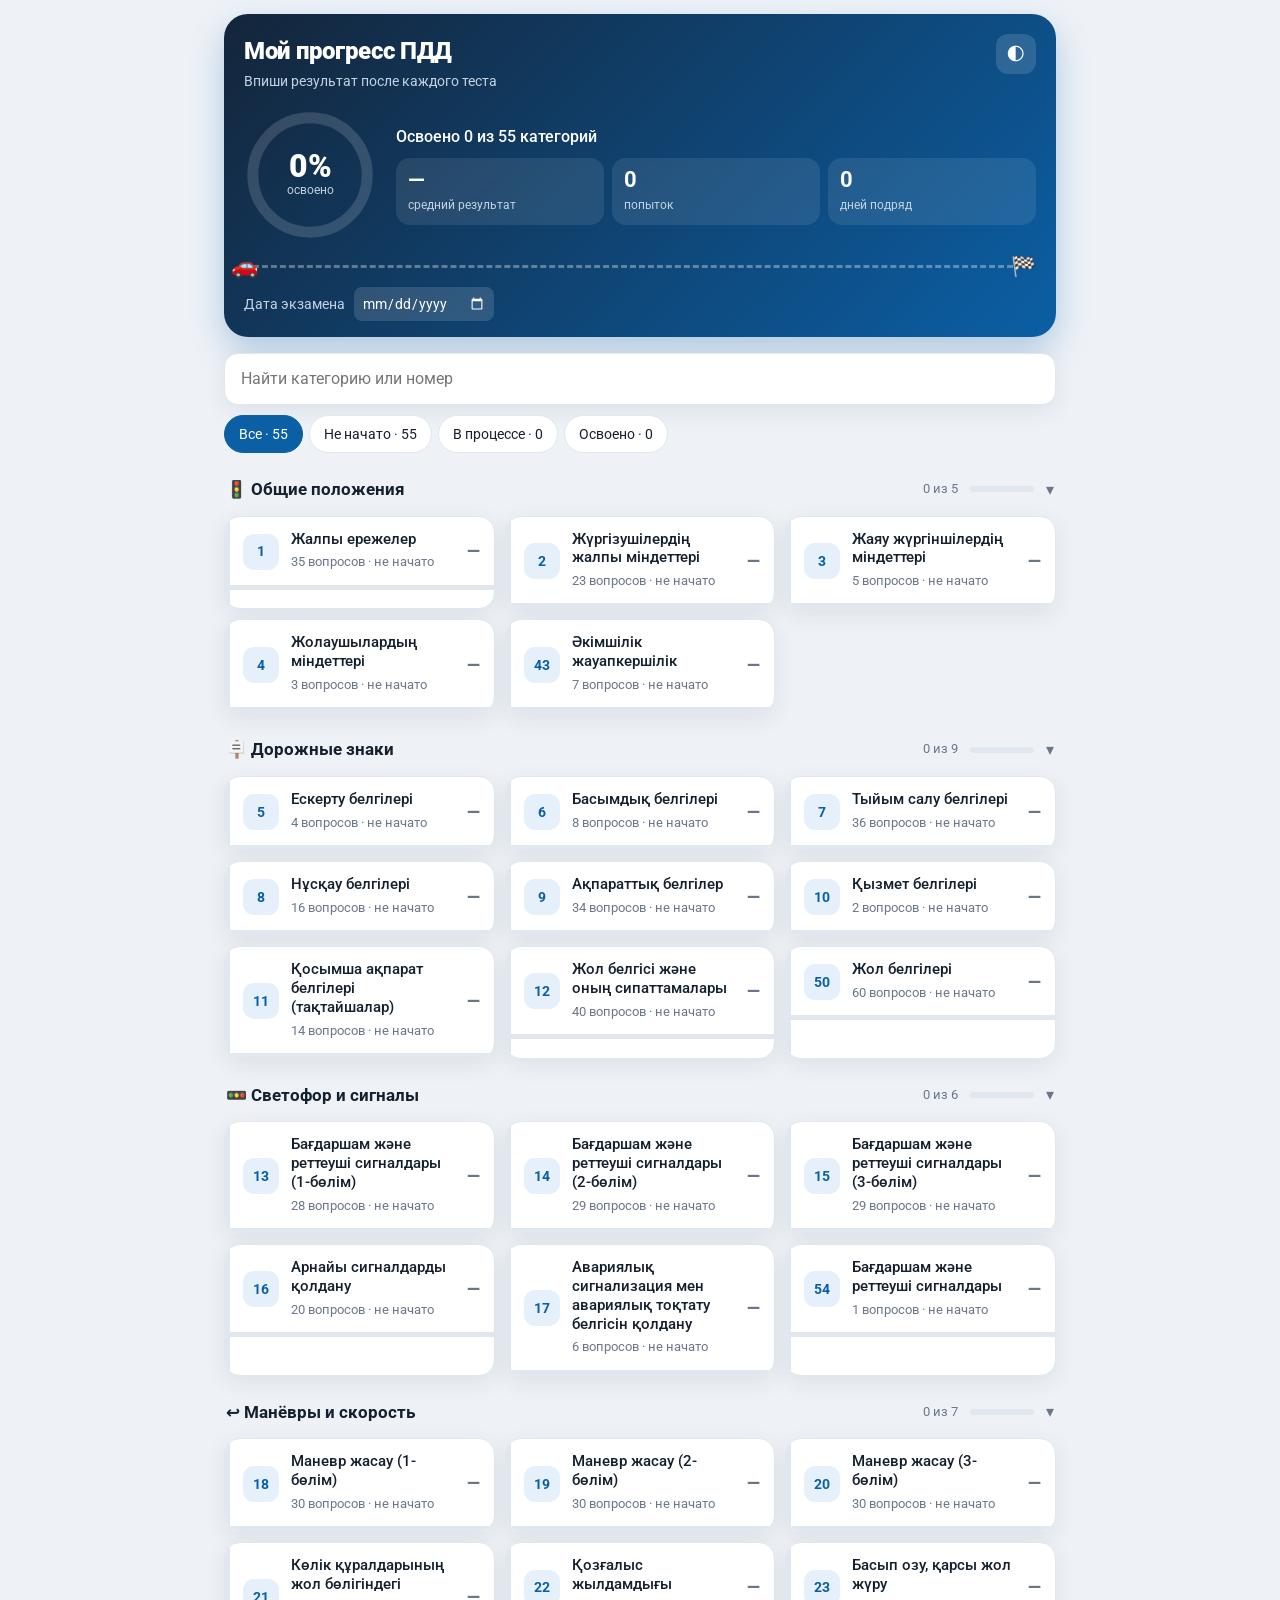
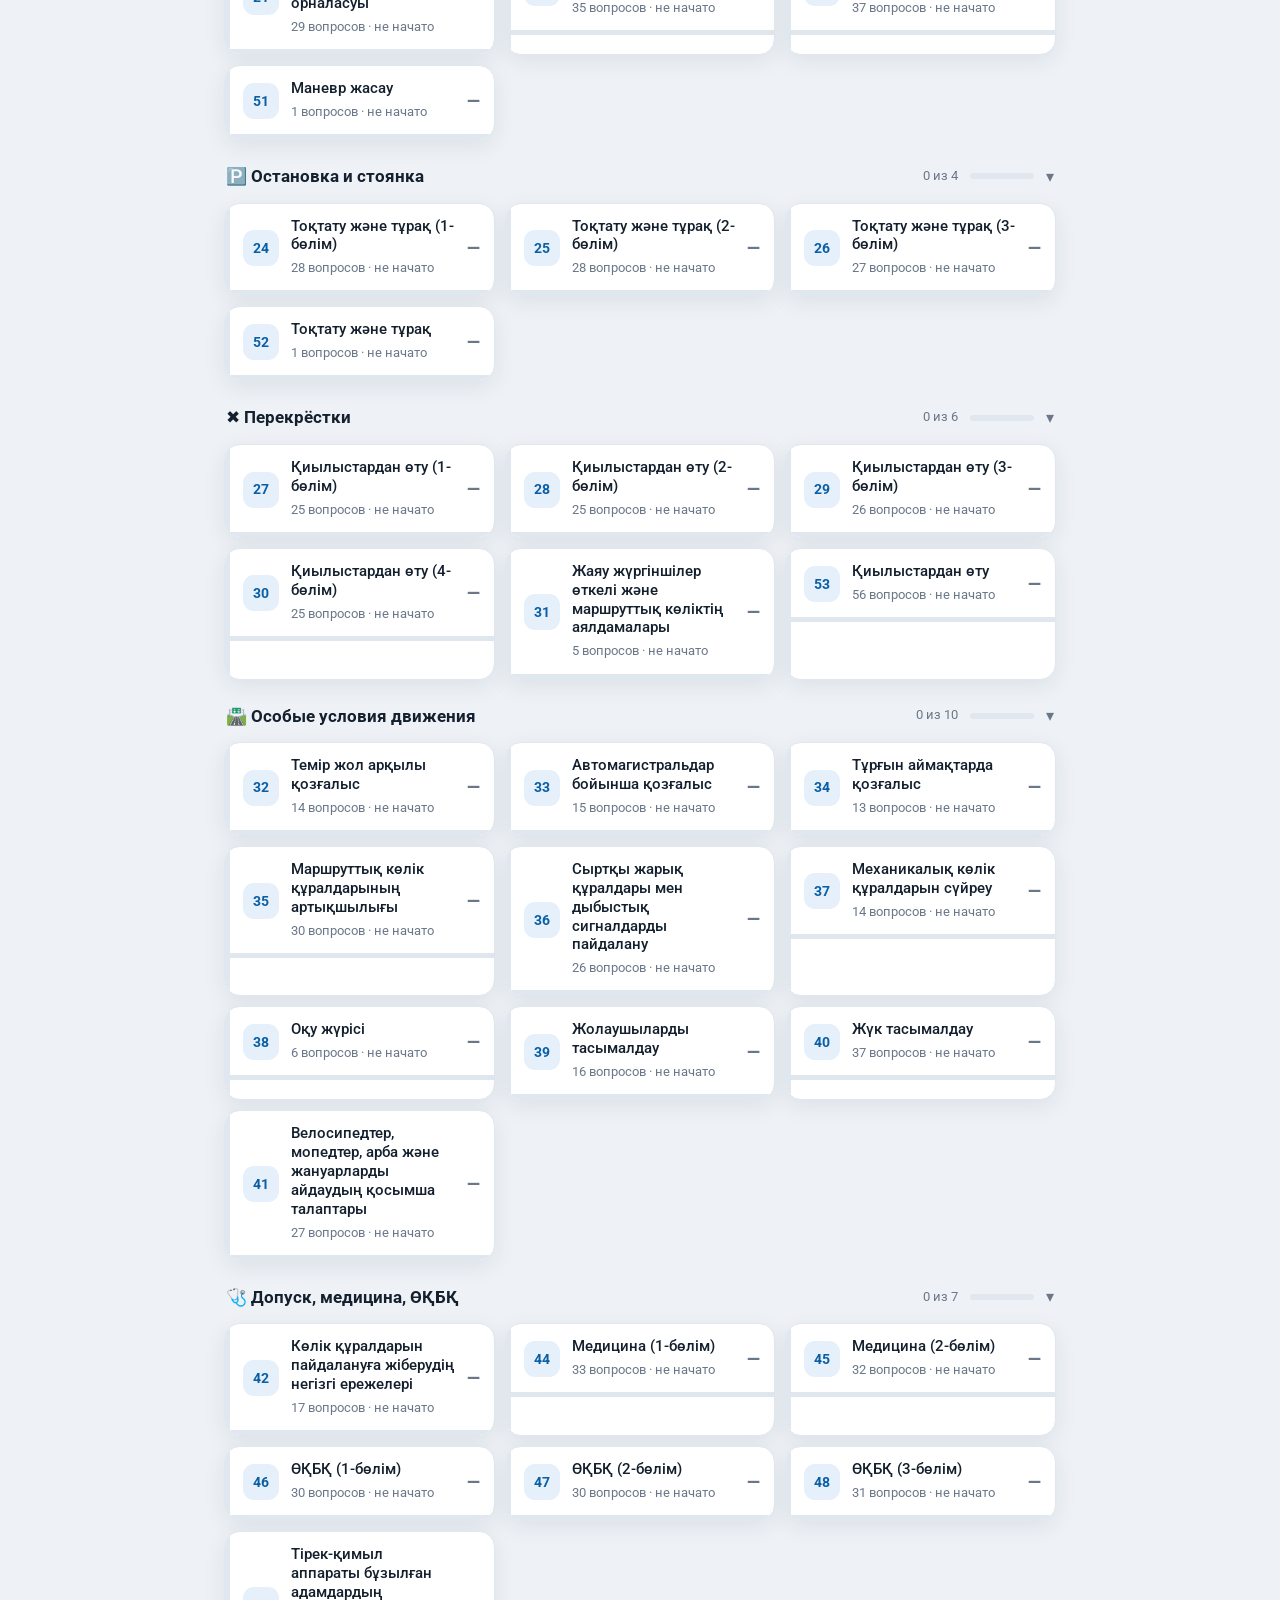
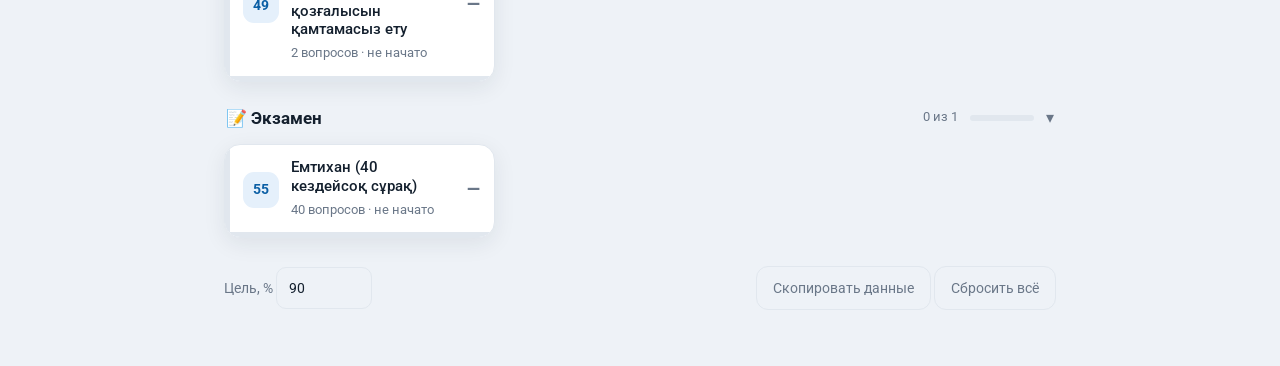
==== index.html @ 52ac0654 "Add files via upload" ====
<!DOCTYPE html>
<html lang="ru">
<head>
<meta charset="UTF-8">
<meta name="viewport" content="width=device-width, initial-scale=1, viewport-fit=cover">
<title>Мой прогресс ПДД</title>
<link rel="icon" href="data:image/svg+xml,<svg xmlns=%22http://www.w3.org/2000/svg%22 viewBox=%220 0 100 100%22><text y=%22.9em%22 font-size=%2290%22>🚗</text></svg>">
<link href="https://fonts.googleapis.com/css2?family=Roboto:wght@400;500;700;900&display=swap" rel="stylesheet">
<link rel="stylesheet" href="style.css">
</head>
<body>
<div class="wrap">
  <header class="hero">
    <div class="top">
      <div><h1>Мой прогресс ПДД</h1><p>Впиши результат после каждого теста</p></div>
      <button class="icon" id="theme" aria-label="Сменить тему">🌓</button>
    </div>
    <div class="main">
      <div class="ring">
        <svg viewBox="0 0 120 120" aria-hidden="true"><circle class="bg" cx="60" cy="60" r="52"/><circle class="fg" id="ringFg" cx="60" cy="60" r="52"/></svg>
        <div class="num"><b id="pctAll">0%</b><span>освоено</span></div>
      </div>
      <div class="side">
        <p class="sub" id="subAll"></p>
        <div class="stats">
          <div><b id="stAvg">—</b><span>средний результат</span></div>
          <div><b id="stAtt">0</b><span>попыток</span></div>
          <div><b id="stDays">0</b><span>дней подряд</span></div>
        </div>
      </div>
    </div>
    <div class="lane" aria-hidden="true"><i id="laneFill"></i><em id="laneCar">🚗</em><u>🏁</u></div>
    <div class="exam"><label>Дата экзамена <input type="date" id="examDate"></label><span id="examLeft"></span></div>
  </header>

  <section class="weak" id="weak" hidden>
    <h2>Что повторить сегодня</h2>
    <div id="weakList"></div>
  </section>

  <div class="tools">
    <input type="search" id="q" placeholder="Найти категорию или номер" aria-label="Поиск">
  </div>
  <div class="tabs" id="tabs"></div>
  <main id="groups"></main>

  <footer class="foot">
    <label>Цель, % <input type="number" id="target" min="50" max="100"></label>
    <span><button class="btn ghost" id="exp">Скопировать данные</button> <button class="btn ghost" id="reset">Сбросить всё</button></span>
  </footer>
</div>
<div class="toast" id="toast" role="status"></div>
<script src="app.js"></script>
</body>
</html>
---- style.css ----
:root{
  --bg:#eef2f7;--card:#fff;--ink:#14202e;--mute:#6a7788;--line:#e1e7ee;
  --blue:#0b5fa5;--blue2:#2c8de0;--blue-s:#e5f0fb;--yel:#f6b800;
  --grn:#16a05a;--grn-s:#e0f6ea;--org:#e07b24;--org-s:#fdeedd;
  --hero1:#14253a;--hero2:#0b5fa5;--shadow:0 6px 22px rgba(20,32,46,.08);
  --r:16px;color-scheme:light;
  box-sizing:border-box;padding-top:env(safe-area-inset-top,0px);padding-bottom:env(safe-area-inset-bottom,0px);
}
@media (prefers-color-scheme:dark){:root:not([data-theme="light"]){
  --bg:#0f1419;--card:#18202a;--ink:#edf1f5;--mute:#93a0af;--line:#27313d;--blue:#58a8ef;--blue2:#58a8ef;--blue-s:#1a2d42;
  --grn:#41c47b;--grn-s:#15301f;--org:#f2a35e;--org-s:#34251a;--hero1:#0a1018;--hero2:#123b63;--shadow:none;color-scheme:dark}}
:root[data-theme="dark"]{
  --bg:#0f1419;--card:#18202a;--ink:#edf1f5;--mute:#93a0af;--line:#27313d;--blue:#58a8ef;--blue2:#58a8ef;--blue-s:#1a2d42;
  --grn:#41c47b;--grn-s:#15301f;--org:#f2a35e;--org-s:#34251a;--hero1:#0a1018;--hero2:#123b63;--shadow:none;color-scheme:dark}
*{box-sizing:border-box}
html{scroll-padding-top:env(safe-area-inset-top,0px)}
body{margin:0;background:var(--bg);color:var(--ink);font:400 16px/1.45 Roboto,system-ui,-apple-system,"Segoe UI",Arial,sans-serif;transition:background .3s}
.wrap{max-width:860px;margin:0 auto;padding:14px 14px 56px}
button{font:inherit;cursor:pointer}
:focus-visible{outline:3px solid var(--yel);outline-offset:2px}

/* hero */
.hero{background:linear-gradient(135deg,var(--hero1),var(--hero2));color:#fff;border-radius:24px;padding:20px 20px 16px;box-shadow:0 14px 34px rgba(11,95,165,.28)}
.top{display:flex;justify-content:space-between;align-items:flex-start;gap:12px}
.hero h1{margin:0;font-size:24px;font-weight:900;letter-spacing:-.3px}
.hero p{margin:2px 0 0;color:#c4d3e3;font-size:14px}
.icon{width:40px;height:40px;border-radius:12px;border:0;background:#ffffff22;color:#fff;font-size:18px}
.main{display:flex;gap:20px;align-items:center;margin:18px 0 10px;flex-wrap:wrap}
.ring{position:relative;width:132px;height:132px;flex:none}
.ring svg{width:100%;height:100%;transform:rotate(-90deg)}
.ring circle{fill:none;stroke-width:10;stroke-linecap:round}
.ring .bg{stroke:#ffffff26}
.ring .fg{stroke:var(--yel);stroke-dasharray:326.7;stroke-dashoffset:326.7;transition:stroke-dashoffset 1s cubic-bezier(.2,.8,.2,1)}
.num{position:absolute;inset:0;display:grid;place-content:center;text-align:center}
.num b{font-size:32px;font-weight:900;line-height:1}
.num span{font-size:12px;color:#c4d3e3}
.side{flex:1;min-width:230px}
.sub{margin:0 0 10px!important;font-size:16px!important;color:#fff!important;font-weight:500}
.stats{display:grid;grid-template-columns:repeat(3,1fr);gap:8px}
.stats div{background:#ffffff18;border-radius:14px;padding:10px 12px;backdrop-filter:blur(4px)}
.stats b{display:block;font-size:22px;font-weight:700;line-height:1.1}
.stats span{font-size:12px;color:#c4d3e3}
.lane{position:relative;height:30px;margin:8px 14px 6px 0}
.lane::before{content:"";position:absolute;left:0;right:0;top:14px;border-top:3px dashed #ffffff55}
.lane i{position:absolute;left:0;top:14px;height:3px;background:var(--yel);transition:width 1s cubic-bezier(.2,.8,.2,1)}
.lane em{position:absolute;top:0;font-style:normal;font-size:22px;line-height:30px;transform:translateX(-50%);transition:left 1s cubic-bezier(.2,.8,.2,1)}
.lane u{position:absolute;right:-14px;top:0;text-decoration:none;font-size:20px;line-height:30px}
.exam{display:flex;gap:12px;align-items:center;flex-wrap:wrap;font-size:14px;color:#c4d3e3;margin-top:4px}
.exam input{margin-left:6px;padding:6px 8px;border-radius:8px;border:0;background:#ffffff22;color:#fff;font:inherit;color-scheme:dark}
.exam #examLeft{color:var(--yel);font-weight:700}

/* weak */
.weak{margin:16px 0 4px;background:var(--org-s);border-radius:var(--r);padding:14px 16px}
.weak h2{margin:0 0 8px;font-size:16px;color:var(--org)}
.weak button{display:flex;justify-content:space-between;gap:10px;width:100%;padding:9px 0;background:none;border:0;border-top:1px dashed var(--line);color:var(--ink);text-align:left;font-size:14px}
.weak button:first-child{border-top:0}
.weak b{color:var(--org);flex:none}

/* tools */
.tools{margin:16px 0 10px}
.tools input{width:100%;padding:13px 16px;border-radius:14px;border:1px solid var(--line);background:var(--card);color:var(--ink);font:inherit;box-shadow:var(--shadow)}
.tabs{display:flex;gap:6px;flex-wrap:wrap;margin-bottom:6px}
.tab{padding:8px 14px;border-radius:999px;border:1px solid var(--line);background:var(--card);color:var(--ink);font-size:14px}
.tab[aria-pressed=true]{background:var(--blue);border-color:var(--blue);color:#fff}

/* groups */
.group{margin-top:18px}
.ghead{display:flex;align-items:center;gap:12px;width:100%;background:none;border:0;padding:6px 2px;color:var(--ink);text-align:left}
.ghead h3{margin:0;font-size:17px;font-weight:700;flex:1}
.ghead small{color:var(--mute);font-size:13px;white-space:nowrap}
.gbar{width:64px;height:6px;border-radius:9px;background:var(--line);overflow:hidden}
.gbar i{display:block;height:100%;background:var(--grn);border-radius:9px}
.chev{transition:transform .2s;color:var(--mute)}
.group.shut .chev{transform:rotate(-90deg)}
.group.shut .grid{display:none}
.grid{display:grid;grid-template-columns:repeat(auto-fill,minmax(250px,1fr));gap:10px;margin-top:8px}

/* card */
.item{background:var(--card);border-radius:var(--r);box-shadow:var(--shadow);border:1px solid var(--line);overflow:hidden;position:relative;transition:transform .15s}
.item::before{content:"";position:absolute;left:0;top:0;bottom:0;width:5px;background:var(--line)}
.item.done::before{background:var(--grn)}.item.prog::before{background:var(--org)}
.item.open{grid-column:1/-1}
.head{display:flex;gap:12px;align-items:center;width:100%;padding:14px 14px 12px 18px;background:none;border:0;color:inherit;text-align:left}
.no{flex:none;width:36px;height:36px;border-radius:11px;background:var(--blue-s);color:var(--blue);display:grid;place-items:center;font-weight:700;font-size:14px}
.done .no{background:var(--grn-s);color:var(--grn)}.prog .no{background:var(--org-s);color:var(--org)}
.tx{flex:1;min-width:0}.tx b{display:block;font-weight:500;font-size:14.5px;line-height:1.3}
.tx small{color:var(--mute);font-size:12.5px}
.pct{flex:none;font-weight:900;font-size:17px;color:var(--mute)}
.done .pct{color:var(--grn)}.prog .pct{color:var(--org)}
.bar{height:5px;background:var(--line);margin-left:5px}
.bar i{display:block;height:100%;background:var(--org);transition:width .5s}.done .bar i{background:var(--grn)}
.panel{display:none;padding:14px 16px 16px 20px;border-top:1px solid var(--line)}
.item.open .panel{display:block;animation:pop .2s}
@keyframes pop{from{opacity:0;transform:translateY(-4px)}to{opacity:1;transform:none}}
.row{display:flex;gap:10px;align-items:center;flex-wrap:wrap;font-size:14px}
.row input,.foot input{padding:10px 12px;border-radius:10px;border:1px solid var(--line);background:var(--bg);color:var(--ink);font:inherit;width:96px}
.btn{padding:11px 16px;border-radius:12px;border:0;background:var(--blue);color:#fff;font-weight:700}
.ghost{background:none;border:1px solid var(--line);color:var(--mute);font-weight:400}
.hist{margin:12px 0 0;padding:0;list-style:none;font-size:14px;color:var(--mute)}
.hist li{display:flex;justify-content:space-between;padding:6px 0;border-bottom:1px dashed var(--line)}
.hist b{color:var(--ink)}
.empty{text-align:center;color:var(--mute);padding:40px 10px}
.foot{display:flex;gap:10px;flex-wrap:wrap;justify-content:space-between;align-items:center;margin-top:28px;color:var(--mute);font-size:14px}
.toast{position:fixed;left:50%;bottom:calc(20px + env(safe-area-inset-bottom,0px));transform:translate(-50%,30px);background:var(--ink);color:var(--bg);padding:11px 18px;border-radius:999px;font-size:14px;opacity:0;pointer-events:none;transition:.3s;max-width:90vw}
.toast.on{opacity:1;transform:translate(-50%,0)}
@media (max-width:520px){.hero{padding:16px}.main{justify-content:center}.grid{grid-template-columns:1fr}}
@media (prefers-reduced-motion:reduce){*{transition:none!important;animation:none!important}}
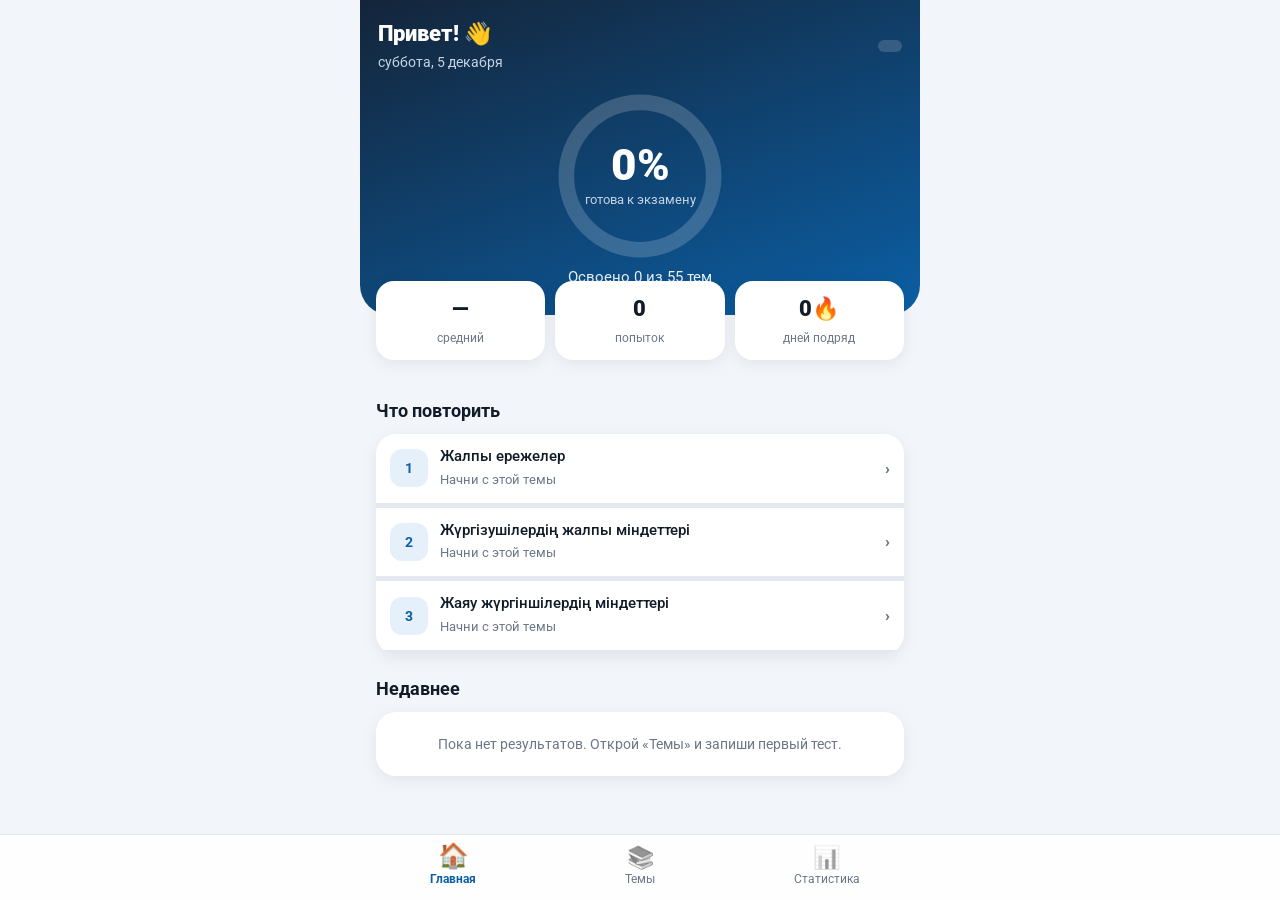
==== commit 93ba0e41: "Update index.html" ====
--- a/index.html
+++ b/index.html
@@ -1,55 +1,1297 @@
 <!DOCTYPE html>
 <html lang="ru">
 <head>
-<meta charset="UTF-8">
-<meta name="viewport" content="width=device-width, initial-scale=1, viewport-fit=cover">
-<title>Мой прогресс ПДД</title>
-<link rel="icon" href="data:image/svg+xml,<svg xmlns=%22http://www.w3.org/2000/svg%22 viewBox=%220 0 100 100%22><text y=%22.9em%22 font-size=%2290%22>🚗</text></svg>">
-<link href="https://fonts.googleapis.com/css2?family=Roboto:wght@400;500;700;900&display=swap" rel="stylesheet">
-<link rel="stylesheet" href="style.css">
+    <meta charset="UTF-8">
+    <meta name="viewport" content="width=device-width, initial-scale=1, viewport-fit=cover">
+    <meta name="mobile-web-app-capable" content="yes">
+    <meta name="apple-mobile-web-app-capable" content="yes">
+    <meta name="apple-mobile-web-app-status-bar-style" content="black-translucent">
+    <meta name="apple-mobile-web-app-title" content="ПДД">
+    <meta name="theme-color" content="#0b5fa5">
+    <title>ПДД Прогресс</title>
+    <link rel="icon" href="data:image/svg+xml,<svg xmlns=%22http://www.w3.org/2000/svg%22 viewBox=%220 0 100 100%22><text y=%22.9em%22 font-size=%2290%22>🚗</text></svg>">
+    <link href="https://fonts.googleapis.com/css2?family=Roboto:wght@400;500;700;900&display=swap" rel="stylesheet">
+    <style>
+    :root {
+        --bg: #f2f5f9;
+        --card: #fff;
+        --ink: #121c29;
+        --mute: #6b7787;
+        --line: #e4e9f0;
+        --blue: #0b5fa5;
+        --blue-s: #e5f0fb;
+        --yel: #f6b800;
+        --grn: #16a05a;
+        --grn-s: #e0f6ea;
+        --org: #e07b24;
+        --org-s: #fdeedd;
+        --h1: #14253a;
+        --h2: #0b5fa5;
+        --bar: rgba(255, 255, 255, .9);
+        --sh: 0 4px 16px rgba(18, 28, 41, .07);
+        color-scheme: light
+    }
+
+    @media (prefers-color-scheme: dark) {
+        :root:not([data-theme="light"]) {
+            --bg: #0d1218;
+            --card: #171f29;
+            --ink: #edf1f5;
+            --mute: #92a0b0;
+            --line: #26303c;
+            --blue: #58a8ef;
+            --blue-s: #1a2d42;
+            --grn: #41c47b;
+            --grn-s: #15301f;
+            --org: #f2a35e;
+            --org-s: #34251a;
+            --h1: #0a1018;
+            --h2: #123b63;
+            --bar: rgba(23, 31, 41, .92);
+            --sh: none;
+            color-scheme: dark
+        }
+    }
+
+    :root[data-theme="dark"] {
+        --bg: #0d1218;
+        --card: #171f29;
+        --ink: #edf1f5;
+        --mute: #92a0b0;
+        --line: #26303c;
+        --blue: #58a8ef;
+        --blue-s: #1a2d42;
+        --grn: #41c47b;
+        --grn-s: #15301f;
+        --org: #f2a35e;
+        --org-s: #34251a;
+        --h1: #0a1018;
+        --h2: #123b63;
+        --bar: rgba(23, 31, 41, .92);
+        --sh: none;
+        color-scheme: dark
+    }
+
+    * {
+        box-sizing: border-box;
+        -webkit-tap-highlight-color: transparent
+    }
+
+    html {
+        height: 100%;
+        scroll-padding-top: env(safe-area-inset-top, 0px)
+    }
+
+    body {
+        margin: 0;
+        min-height: 100%;
+        background: var(--bg);
+        color: var(--ink);
+        font: 400 16px/1.45 Roboto, system-ui, -apple-system, "Segoe UI", Arial, sans-serif;
+        -webkit-user-select: none;
+        user-select: none;
+        overscroll-behavior-y: none
+    }
+
+    button {
+        font: inherit;
+        color: inherit;
+        cursor: pointer;
+        border: 0;
+        background: none
+    }
+
+    :focus-visible {
+        outline: 3px solid var(--yel);
+        outline-offset: 2px
+    }
+
+    .app {
+        max-width: 560px;
+        margin: 0 auto;
+        min-height: 100vh;
+        padding-bottom: calc(84px + env(safe-area-inset-bottom, 0px))
+    }
+
+    .screen {
+        display:none
+    }
+
+    .screen.on {
+        display: block;
+        animation: fade .25s
+    }
+
+    @keyframes fade {
+        from {
+            opacity: 0;
+            transform:translateY(6px)
+        }
+
+        to {
+            opacity: 1;
+            transform: none
+        }
+    }
+
+    .hero {
+        background: linear-gradient(160deg, var(--h1), var(--h2));
+        color: #fff;
+        padding: calc(18px + env(safe-area-inset-top, 0px)) 18px 26px;
+        border-radius: 0 0 30px 30px
+    }
+
+    .hrow {
+        display: flex;
+        justify-content: space-between;
+        align-items: center
+    }
+
+    .hero h1 {
+        margin: 0;
+        font-size: 22px;
+        font-weight:900
+    }
+
+    .hero small {
+        color: #c4d3e3;
+        font-size: 14px
+    }
+
+    .ring {
+        position: relative;
+        width: 170px;
+        height: 170px;
+        margin: 18px auto 6px
+    }
+
+    .ring svg {
+        width: 100%;
+        height: 100%;
+        transform: rotate(-90deg)
+    }
+
+    .ring circle {
+        fill: none;
+        stroke-width: 11;
+        stroke-linecap: round
+    }
+
+    .ring .bg {
+        stroke: rgba(255, 255, 255, .18)
+    }
+
+    .ring .fg {
+        stroke: var(--yel);
+        stroke-dasharray: 326.7;
+        stroke-dashoffset: 326.7;
+        transition: stroke-dashoffset 1s cubic-bezier(.2, .8, .2, 1)
+    }
+
+    .ring .n {
+        position: absolute;
+        inset: 0;
+        display: grid;
+        place-content: center;
+        text-align: center
+    }
+
+    .ring b {
+        font-size: 44px;
+        font-weight: 900;
+        line-height:1
+    }
+
+    .ring span {
+        font-size: 13px;
+        color: #c4d3e3;
+        margin-top: 4px
+    }
+
+    .sub {
+        text-align: center;
+        margin: 0;
+        color: #e6eef7;
+        font-size: 15px
+    }
+
+    .pill {
+        display: inline-flex;
+        gap: 6px;
+        align-items: center;
+        background: rgba(255, 255, 255, .16);
+        padding: 6px 12px;
+        border-radius: 99px;
+        font-size: 13px;
+        font-weight: 500
+    }
+
+    .pills {
+        display: flex;
+        gap: 8px;
+        justify-content: center;
+        margin-top: 14px;
+        flex-wrap: wrap
+    }
+
+    .pad {
+        padding: 16px 16px 0
+    }
+
+    .kpis {
+        display: grid;
+        grid-template-columns: repeat(3, 1fr);
+        gap: 10px;
+        margin-top: -34px;
+        padding: 0 16px;
+        position: relative
+    }
+
+    .kpi {
+        background: var(--card);
+        border-radius: 18px;
+        padding: 12px;
+        box-shadow: var(--sh);
+        text-align: center
+    }
+
+    .kpi b {
+        display: block;
+        font-size: 22px;
+        font-weight:900
+    }
+
+    .kpi span {
+        font-size: 12px;
+        color: var(--mute)
+    }
+
+    h2 {
+        font-size: 18px;
+        font-weight: 700;
+        margin: 22px 0 10px
+    }
+
+    .card {
+        background: var(--card);
+        border-radius: 20px;
+        box-shadow: var(--sh);
+        overflow: hidden
+    }
+
+    .row {
+        display: flex;
+        align-items: center;
+        gap: 12px;
+        width: 100%;
+        padding: 13px 14px;
+        text-align: left;
+        border-top: 1px solid var(--line)
+    }
+
+    .row:first-child {
+        border-top: 0
+    }
+
+    .row:active {
+        background: var(--blue-s)
+    }
+
+    .no {
+        flex: none;
+        width: 38px;
+        height: 38px;
+        border-radius: 12px;
+        background: var(--blue-s);
+        color: var(--blue);
+        display: grid;
+        place-items: center;
+        font-weight: 700;
+        font-size: 14px
+    }
+
+    .done .no {
+        background: var(--grn-s);
+        color:var(--grn)
+    }
+
+    .prog .no {
+        background: var(--org-s);
+        color: var(--org)
+    }
+
+    .tx {
+        flex: 1;
+        min-width:0
+    }
+
+    .tx b {
+        display: block;
+        font-weight: 500;
+        font-size: 15px;
+        line-height:1.3
+    }
+
+    .tx small {
+        color: var(--mute);
+        font-size: 12.5px
+    }
+
+    .pc {
+        flex: none;
+        font-weight: 900;
+        font-size: 16px;
+        color:var(--mute)
+    }
+
+    .done .pc {
+        color:var(--grn)
+    }
+
+    .prog .pc {
+        color: var(--org)
+    }
+
+    .mini {
+        height: 4px;
+        background:var(--line)
+    }
+
+    .mini i {
+        display: block;
+        height: 100%;
+        background: var(--org);
+        border-radius:4px
+    }
+
+    .done .mini i {
+        background: var(--grn)
+    }
+
+    .empty {
+        padding: 22px;
+        text-align: center;
+        color: var(--mute);
+        font-size: 14px
+    }
+
+    .search {
+        position: sticky;
+        top: 0;
+        z-index: 5;
+        background: var(--bg);
+        padding: calc(14px + env(safe-area-inset-top, 0px)) 16px 8px
+    }
+
+    .search h1 {
+        margin: 0 0 10px;
+        font-size: 26px;
+        font-weight: 900
+    }
+
+    .search input {
+        width: 100%;
+        padding: 13px 16px;
+        border-radius: 14px;
+        border: 1px solid var(--line);
+        background: var(--card);
+        color: var(--ink);
+        font: inherit;
+        font-size: 16px;
+        -webkit-user-select: text;
+        user-select: text
+    }
+
+    .chips {
+        display: flex;
+        gap: 8px;
+        overflow-x: auto;
+        padding-top: 10px;
+        scrollbar-width:none
+    }
+
+    .chips::-webkit-scrollbar {
+        display: none
+    }
+
+    .chip {
+        flex: none;
+        padding: 8px 14px;
+        border-radius: 99px;
+        background: var(--card);
+        border: 1px solid var(--line);
+        font-size: 14px
+    }
+
+    .chip[aria-pressed=true] {
+        background: var(--blue);
+        border-color: var(--blue);
+        color: #fff
+    }
+
+    .gt {
+        display: flex;
+        justify-content: space-between;
+        align-items: center;
+        margin: 20px 4px 8px;
+        font-weight: 700;
+        font-size: 16px
+    }
+
+    .gt small {
+        color: var(--mute);
+        font-weight: 400
+    }
+
+    .week {
+        display: flex;
+        gap: 8px;
+        align-items: flex-end;
+        height: 120px;
+        padding: 14px
+    }
+
+    .col {
+        flex: 1;
+        display: flex;
+        flex-direction: column;
+        align-items: center;
+        justify-content: flex-end;
+        height: 100%;
+        gap: 4px;
+        font-size: 12px;
+        color: var(--mute)
+    }
+
+    .col i {
+        width: 100%;
+        max-width: 30px;
+        border-radius: 8px 8px 4px 4px;
+        background: var(--blue);
+        min-height: 4px
+    }
+
+    .col.z i {
+        background: var(--line)
+    }
+
+    .set {
+        display: flex;
+        justify-content: space-between;
+        align-items: center;
+        padding: 14px;
+        border-top: 1px solid var(--line);
+        gap: 12px
+    }
+
+    .set:first-child {
+        border-top: 0
+    }
+
+    .set input[type=number], .set input[type=date] {
+        padding: 9px 10px;
+        border-radius: 10px;
+        border: 1px solid var(--line);
+        background: var(--bg);
+        color: var(--ink);
+        font: inherit;
+        font-size: 16px;
+        width: 130px;
+        -webkit-user-select: text;
+        user-select: text
+    }
+
+    .set input[type=number] {
+        width: 80px;
+        text-align: center
+    }
+
+    .btn {
+        padding: 14px 18px;
+        border-radius: 14px;
+        background: var(--blue);
+        color: #fff;
+        font-weight: 700;
+        width: 100%;
+        font-size: 16px
+    }
+
+    .ghost {
+        background: var(--blue-s);
+        color: var(--blue);
+        padding: 9px 14px;
+        border-radius: 12px;
+        font-weight: 500;
+        font-size: 14px;
+        width: auto
+    }
+
+    .danger {
+        color: #d33;
+        background: #d3333314
+    }
+
+    .tabbar {
+        position: fixed;
+        left: 0;
+        right: 0;
+        bottom: 0;
+        z-index: 20;
+        background: var(--bar);
+        backdrop-filter: blur(14px);
+        -webkit-backdrop-filter: blur(14px);
+        border-top: 1px solid var(--line);
+        padding: 6px 10px calc(6px + env(safe-area-inset-bottom, 0px))
+    }
+
+    .tabs {
+        max-width: 560px;
+        margin: 0 auto;
+        display: flex
+    }
+
+    .tb {
+        flex: 1;
+        display: flex;
+        flex-direction: column;
+        align-items: center;
+        gap: 2px;
+        padding: 6px 0;
+        font-size: 12px;
+        color: var(--mute);
+        border-radius: 12px
+    }
+
+    .tb span {
+        font-size: 22px;
+        line-height: 1;
+        filter: grayscale(1);
+        opacity: .7;
+        transition: .2s
+    }
+
+    .tb[aria-selected=true] {
+        color: var(--blue);
+        font-weight:700
+    }
+
+    .tb[aria-selected=true] span {
+        filter: none;
+        opacity: 1;
+        transform: translateY(-2px) scale(1.12)
+    }
+
+    .ov {
+        position: fixed;
+        inset: 0;
+        background: rgba(5, 10, 16, .5);
+        opacity: 0;
+        pointer-events: none;
+        transition: .25s;
+        z-index: 30
+    }
+
+    .ov.on {
+        opacity: 1;
+        pointer-events: auto
+    }
+
+    .sheet {
+        position: fixed;
+        left: 0;
+        right: 0;
+        bottom: 0;
+        z-index: 31;
+        background: var(--card);
+        border-radius: 28px 28px 0 0;
+        padding: 10px 18px calc(18px + env(safe-area-inset-bottom, 0px));
+        max-width: 560px;
+        margin: 0 auto;
+        transform: translateY(105%);
+        transition: transform .3s cubic-bezier(.2, .8, .2, 1);
+        max-height: 88vh;
+        overflow-y: auto
+    }
+
+    .sheet.on {
+        transform: none
+    }
+
+    .grab {
+        width: 42px;
+        height: 5px;
+        border-radius: 9px;
+        background: var(--line);
+        margin: 0 auto 14px;
+        display: block;
+        padding: 0
+    }
+
+    .sheet h3 {
+        margin: 0 0 2px;
+        font-size: 18px;
+        font-weight: 700;
+        line-height:1.3
+    }
+
+    .sheet p {
+        margin: 0;
+        color: var(--mute);
+        font-size: 14px
+    }
+
+    .step {
+        display: flex;
+        align-items: center;
+        justify-content: center;
+        gap: 18px;
+        margin: 18px 0 8px
+    }
+
+    .step button {
+        width: 56px;
+        height: 56px;
+        border-radius: 50%;
+        background: var(--blue-s);
+        color: var(--blue);
+        font-size: 28px;
+        font-weight: 700
+    }
+
+    .step input {
+        width: 110px;
+        text-align: center;
+        font-size: 44px;
+        font-weight: 900;
+        border: 0;
+        background: none;
+        color: var(--ink);
+        font-family: inherit;
+        -webkit-user-select: text;
+        user-select: text
+    }
+
+    .live {
+        text-align: center;
+        font-size: 15px;
+        font-weight: 700;
+        margin-bottom: 12px;
+        color:var(--org)
+    }
+
+    .live.ok {
+        color: var(--grn)
+    }
+
+    .qk {
+        display: flex;
+        gap: 8px;
+        justify-content: center;
+        margin-bottom: 16px;
+        flex-wrap: wrap
+    }
+
+    .hist {
+        list-style: none;
+        margin: 14px 0 0;
+        padding: 0;
+        font-size: 14px;
+        color: var(--mute)
+    }
+
+    .hist li {
+        display: flex;
+        justify-content: space-between;
+        padding: 7px 0;
+        border-bottom:1px dashed var(--line)
+    }
+
+    .hist b {
+        color: var(--ink)
+    }
+
+    .toast {
+        position: fixed;
+        left: 50%;
+        bottom: calc(92px + env(safe-area-inset-bottom, 0px));
+        transform: translate(-50%, 20px);
+        background: var(--ink);
+        color: var(--bg);
+        padding: 11px 18px;
+        border-radius: 99px;
+        font-size: 14px;
+        opacity: 0;
+        pointer-events: none;
+        transition: .3s;
+        z-index: 40;
+        max-width: 90vw;
+        text-align: center
+    }
+
+    .toast.on {
+        opacity: 1;
+        transform: translate(-50%, 0)
+    }
+
+    @media (prefers-reduced-motion: reduce) {
+        * {
+            transition: none !important;
+            animation: none !important
+        }
+    }
+    </style>
 </head>
 <body>
-<div class="wrap">
-  <header class="hero">
-    <div class="top">
-      <div><h1>Мой прогресс ПДД</h1><p>Впиши результат после каждого теста</p></div>
-      <button class="icon" id="theme" aria-label="Сменить тему">🌓</button>
+    <div class="app">
+        <section class="screen on" id="s-home">
+            <div class="hero">
+                <div class="hrow">
+                    <div>
+                        <h1>Привет! 👋</h1>
+                        <small id="greet"></small>
+                    </div>
+                    <div class="pill" id="examPill" hidden></div>
+                </div>
+                <div class="ring">
+                    <svg viewBox="0 0 120 120" aria-hidden="true">
+                        <circle class="bg" cx="60" cy="60" r="52"/>
+                        <circle class="fg" id="ringFg" cx="60" cy="60" r="52"/>
+                    </svg>
+                    <div class="n">
+                        <b id="pctAll">0%</b>
+                        <span>готова к экзамену</span>
+                    </div>
+                </div>
+                <p class="sub" id="subAll"></p>
+            </div>
+            <div class="kpis">
+                <div class="kpi">
+                    <b id="kAvg">—</b>
+                    <span>средний</span>
+                </div>
+                <div class="kpi">
+                    <b id="kAtt">0</b>
+                    <span>попыток</span>
+                </div>
+                <div class="kpi">
+                    <b id="kDays">0🔥</b>
+                    <span>дней подряд</span>
+                </div>
+            </div>
+            <div class="pad">
+                <h2>Что повторить</h2>
+                <div class="card" id="weak"></div>
+                <h2>Недавнее</h2>
+                <div class="card" id="recent"></div>
+            </div>
+        </section>
+
+        <section class="screen" id="s-topics">
+            <div class="search">
+                <h1>Темы</h1>
+                <input type="search" id="q" placeholder="Поиск по названию или номеру" aria-label="Поиск">
+                <div class="chips" id="chips"></div>
+            </div>
+            <div class="pad" id="groups"></div>
+        </section>
+
+        <section class="screen" id="s-stats">
+            <div class="search">
+                <h1>Статистика</h1>
+            </div>
+            <div class="pad" style="padding-top:0">
+                <h2 style="margin-top:6px">Попытки за неделю</h2>
+                <div class="card week" id="week"></div>
+                <h2>Настройки</h2>
+                <div class="card">
+                    <div class="set">
+                        <span>Цель для «освоено», %</span>
+                        <input type="number" id="target" min="50" max="100" inputmode="numeric">
+                    </div>
+                    <div class="set">
+                        <span>Дата экзамена</span>
+                        <input type="date" id="examDate">
+                    </div>
+                    <div class="set">
+                        <span>Тёмная тема</span>
+                        <button class="ghost" id="theme">Переключить</button>
+                    </div>
+                    <div class="set">
+                        <span>Список результатов</span>
+                        <button class="ghost" id="exp">Копировать</button>
+                    </div>
+                    <div class="set">
+                        <span>Весь прогресс</span>
+                        <button class="ghost danger" id="reset">Сбросить</button>
+                    </div>
+                </div>
+                <p class="empty">Данные хранятся в этом браузере. Чтобы поставить на экран телефона: меню браузера → «Добавить на главный экран».</p>
+            </div>
+        </section>
     </div>
-    <div class="main">
-      <div class="ring">
-        <svg viewBox="0 0 120 120" aria-hidden="true"><circle class="bg" cx="60" cy="60" r="52"/><circle class="fg" id="ringFg" cx="60" cy="60" r="52"/></svg>
-        <div class="num"><b id="pctAll">0%</b><span>освоено</span></div>
-      </div>
-      <div class="side">
-        <p class="sub" id="subAll"></p>
-        <div class="stats">
-          <div><b id="stAvg">—</b><span>средний результат</span></div>
-          <div><b id="stAtt">0</b><span>попыток</span></div>
-          <div><b id="stDays">0</b><span>дней подряд</span></div>
+
+    <nav class="tabbar">
+        <div class="tabs" role="tablist">
+            <button class="tb" role="tab" data-go="home" aria-selected="true">
+                <span>🏠</span>
+                Главная
+            </button>
+            <button class="tb" role="tab" data-go="topics" aria-selected="false">
+                <span>📚</span>
+                Темы
+            </button>
+            <button class="tb" role="tab" data-go="stats" aria-selected="false">
+                <span>📊</span>
+                Статистика
+            </button>
         </div>
-      </div>
+    </nav>
+
+    <div class="ov" id="ov"></div>
+    <div class="sheet" id="sheet" role="dialog" aria-modal="true" aria-labelledby="shT">
+        <button class="grab" id="grab" aria-label="Закрыть"></button>
+        <h3 id="shT"></h3>
+        <p id="shS"></p>
+        <div class="step">
+            <button id="minus" aria-label="Меньше">−</button>
+            <input id="val" type="number" inputmode="numeric" aria-label="Верных ответов">
+            <button id="plus" aria-label="Больше">+</button>
+        </div>
+        <div class="live" id="live"></div>
+        <div class="qk" id="qk"></div>
+        <button class="btn" id="save">Сохранить результат</button>
+        <ul class="hist" id="hist"></ul>
+        <button class="ghost" id="undo" style="margin-top:12px" hidden>Удалить последнюю попытку</button>
     </div>
-    <div class="lane" aria-hidden="true"><i id="laneFill"></i><em id="laneCar">🚗</em><u>🏁</u></div>
-    <div class="exam"><label>Дата экзамена <input type="date" id="examDate"></label><span id="examLeft"></span></div>
-  </header>
-
-  <section class="weak" id="weak" hidden>
-    <h2>Что повторить сегодня</h2>
-    <div id="weakList"></div>
-  </section>
-
-  <div class="tools">
-    <input type="search" id="q" placeholder="Найти категорию или номер" aria-label="Поиск">
-  </div>
-  <div class="tabs" id="tabs"></div>
-  <main id="groups"></main>
-
-  <footer class="foot">
-    <label>Цель, % <input type="number" id="target" min="50" max="100"></label>
-    <span><button class="btn ghost" id="exp">Скопировать данные</button> <button class="btn ghost" id="reset">Сбросить всё</button></span>
-  </footer>
-</div>
-<div class="toast" id="toast" role="status"></div>
-<script src="app.js"></script>
+    <div class="toast" id="toast" role="status"></div>
+
+    <script>
+    const RAW = `Жалпы ережелер|35
+Жүргізушілердің жалпы міндеттері|23
+Жаяу жүргіншілердің міндеттері|5
+Жолаушылардың міндеттері|3
+Ескерту белгілері|4
+Басымдық белгілері|8
+Тыйым салу белгілері|36
+Нұсқау белгілері|16
+Ақпараттық белгілер|34
+Қызмет белгілері|2
+Қосымша ақпарат белгілері (тақтайшалар)|14
+Жол белгісі және оның сипаттамалары|40
+Бағдаршам және реттеуші сигналдары (1-бөлім)|28
+Бағдаршам және реттеуші сигналдары (2-бөлім)|29
+Бағдаршам және реттеуші сигналдары (3-бөлім)|29
+Арнайы сигналдарды қолдану|20
+Авариялық сигнализация мен авариялық тоқтату белгісін қолдану|6
+Маневр жасау (1-бөлім)|30
+Маневр жасау (2-бөлім)|30
+Маневр жасау (3-бөлім)|30
+Көлік құралдарының жол бөлігіндегі орналасуы|29
+Қозғалыс жылдамдығы|35
+Басып озу, қарсы жол жүру|37
+Тоқтату және тұрақ (1-бөлім)|28
+Тоқтату және тұрақ (2-бөлім)|28
+Тоқтату және тұрақ (3-бөлім)|27
+Қиылыстардан өту (1-бөлім)|25
+Қиылыстардан өту (2-бөлім)|25
+Қиылыстардан өту (3-бөлім)|26
+Қиылыстардан өту (4-бөлім)|25
+Жаяу жүргіншілер өткелі және маршруттық көліктің аялдамалары|5
+Темір жол арқылы қозғалыс|14
+Автомагистральдар бойынша қозғалыс|15
+Тұрғын аймақтарда қозғалыс|13
+Маршруттық көлік құралдарының артықшылығы|30
+Сыртқы жарық құралдары мен дыбыстық сигналдарды пайдалану|26
+Механикалық көлік құралдарын сүйреу|14
+Оқу жүрісі|6
+Жолаушыларды тасымалдау|16
+Жүк тасымалдау|37
+Велосипедтер, мопедтер, арба және жануарларды айдаудың қосымша талаптары|27
+Көлік құралдарын пайдалануға жіберудің негізгі ережелері|17
+Әкімшілік жауапкершілік|7
+Медицина (1-бөлім)|33
+Медицина (2-бөлім)|32
+ӨҚБҚ (1-бөлім)|30
+ӨҚБҚ (2-бөлім)|30
+ӨҚБҚ (3-бөлім)|31
+Тірек-қимыл аппараты бұзылған адамдардың қозғалысын қамтамасыз ету|2
+Жол белгілері|60
+Маневр жасау|1
+Тоқтату және тұрақ|1
+Қиылыстардан өту|56
+Бағдаршам және реттеуші сигналдары|1
+Емтихан (40 кездейсоқ сұрақ)|40`
+
+
+
+
+
+
+
+
+
+
+
+
+
+
+
+
+
+
+
+
+
+
+
+
+
+
+
+
+
+
+
+
+
+
+
+
+
+
+
+
+
+
+
+
+
+
+
+
+
+
+
+
+
+    ;
+    const CATS = RAW.split("\n").map((s, i) => {
+        const [n, c] = s.split("|");
+        return {
+            id: i + 1,
+            name: n,
+            total: +c
+        }
+    });
+    const GROUPS = [["🚦 Общие положения", [1, 2, 3, 4, 43]], ["🪧 Дорожные знаки", [5, 6, 7, 8, 9, 10, 11, 12, 50]], ["🚥 Светофор и сигналы", [13, 14, 15, 16, 17, 54]], ["↩️ Манёвры и скорость", [18, 19, 20, 21, 22, 23, 51]], ["🅿️ Остановка и стоянка", [24, 25, 26, 52]], ["✖️ Перекрёстки", [27, 28, 29, 30, 31, 53]], ["🛣️ Особые условия", [32, 33, 34, 35, 36, 37, 38, 39, 40, 41]], ["🩺 Допуск, медицина, ӨҚБҚ", [42, 44, 45, 46, 47, 48, 49]], ["📝 Экзамен", [55]]];
+    const KEY = "pdd-progress-v1";
+    let S = {
+        target: 90,
+        exam: "",
+        att: {}
+    };
+    try {
+        const r = localStorage.getItem(KEY);
+        if (r)
+            S = Object.assign(S, JSON.parse(r))
+    } catch (e) {}
+    const save = () => {
+        try {
+            localStorage.setItem(KEY, JSON.stringify(S))
+        } catch (e) {}
+    };
+    let filter = "all",
+        query = "",
+        cur = null;
+    const $ = id => document.getElementById(id);
+    const dk = d => {
+        const x = new Date(d);
+        return x.getFullYear() + "-" + (x.getMonth() + 1) + "-" + x.getDate()
+    };
+    const fmt = ts => new Date(ts).toLocaleDateString("ru-RU", {
+        day: "numeric",
+        month: "short"
+    });
+    const buzz = n => {
+        try {
+            navigator.vibrate && navigator.vibrate(n)
+        } catch (e) {}
+    };
+    let tt;
+    function toast(m) {
+        const t = $("toast");
+        t.textContent = m;
+        t.classList.add("on");
+        clearTimeout(tt);
+        tt = setTimeout(() => t.classList.remove("on"), 2200)
+    }
+    function info(c) {
+        const a = S.att[c.id] || [];
+        if (!a.length)
+            return {
+                st: "none",
+                p: 0,
+                last: null,
+                n: 0
+            };
+        const l = a[a.length - 1],
+            p = Math.round(l.c / c.total * 100);
+        return {
+            st: p >= S.target ? "done" : "prog",
+            p,
+            last: l,
+            n: a.length
+        }
+    }
+    function row(c, extra) {
+        const i = info(c);
+        return `<button class="row ${i.st}" data-cat="${c.id}"><span class="no">${c.id}</span><span class="tx"><b>${c.name}</b><small>${extra || (i.last ? `${i.last.c} из ${c.total} · попыток: ${i.n}` : `${c.total} вопросов · не начато`)}</small></span><span class="pc">${i.last ? i.p + "%" : "›"}</span></button><div class="mini ${i.st}"><i style="width:${i.p}%"></i></div>`
+    }
+    function home() {
+        const inf = CATS.map(info),
+            done = inf.filter(x => x.st === "done").length,
+            st = inf.filter(x => x.n),
+            pct = Math.round(done / CATS.length * 100);
+        $("pctAll").textContent = pct + "%";
+        $("ringFg").style.strokeDashoffset = 326.7 * (1 - pct / 100);
+        $("subAll").textContent = `Освоено ${done} из ${CATS.length} тем`;
+        $("greet").textContent = new Date().toLocaleDateString("ru-RU", {
+            weekday: "long",
+            day: "numeric",
+            month: "long"
+        });
+        $("kAvg").textContent = st.length ? Math.round(st.reduce((s, x) => s + x.p, 0) / st.length) + "%" : "—";
+        const all = Object.entries(S.att).flatMap(([id, a]) => a.map(x => ({
+            ...x,
+            id: +id
+        })));
+        $("kAtt").textContent = all.length;
+        const days = new Set(all.map(a => dk(a.d)));
+        let k = 0,
+            d = new Date();
+        if (!days.has(dk(d)))
+            d.setDate(d.getDate() - 1);
+        while (days.has(dk(d))) {
+            k++;
+            d.setDate(d.getDate() - 1)
+        }
+        $("kDays").textContent = k + "🔥";
+        const ep = $("examPill");
+        if (S.exam) {
+            const n = Math.ceil((new Date(S.exam + "T00:00") - new Date().setHours(0, 0, 0, 0)) / 864e5);
+            ep.hidden = n < 0;
+            ep.textContent = n > 0 ? `🏁 ${n} дн.` : "🏁 сегодня"
+        } else
+            ep.hidden = true;
+        let w = CATS.map(c => ({
+            c,
+            i: info(c)
+        })).filter(x => x.i.st === "prog").sort((a, b) => a.i.p - b.i.p).slice(0, 4);
+        let wh = w.map(x => row(x.c)).join("");
+        if (!wh) {
+            const nx = CATS.filter(c => !info(c).n).slice(0, 3);
+            wh = nx.length ? nx.map(c => row(c, "Начни с этой темы")).join("") : '<div class="empty">Всё освоено, отличная работа! 🎉</div>'
+        }
+        $("weak").innerHTML = wh;
+        const rc = all.sort((a, b) => b.d - a.d).slice(0, 5);
+        $("recent").innerHTML = rc.length ? rc.map(x => {
+            const c = CATS[x.id - 1],
+                p = Math.round(x.c / c.total * 100);
+            return `<button class="row ${p >= S.target ? "done" : "prog"}" data-cat="${c.id}"><span class="no">${c.id}</span><span class="tx"><b>${c.name}</b><small>${fmt(x.d)} · ${x.c} из ${c.total}</small></span><span class="pc">${p}%</span></button>`
+        }).join("") : '<div class="empty">Пока нет результатов. Открой «Темы» и запиши первый тест.</div>';
+    }
+    function topics() {
+        const inf = CATS.map(info),
+            n = s => inf.filter(x => x.st === s).length;
+        const T = [["all", "Все", CATS.length], ["none", "Не начато", n("none")], ["prog", "В процессе", n("prog")], ["done", "Освоено", n("done")]];
+        $("chips").innerHTML = T.map(t => `<button class="chip" data-f="${t[0]}" aria-pressed="${filter === t[0]}">${t[1]} ${t[2]}</button>`).join("");
+        const q = query.trim().toLowerCase();
+        let h = "";
+        for (const [name, ids] of GROUPS) {
+            const all = ids.map(id => CATS[id - 1]),
+                rows = all.filter(c => {
+                    const i = info(c);
+                    return (filter === "all" || i.st === filter) && (!q || c.name.toLowerCase().includes(q) || String(c.id) === q)
+                });
+            if (!rows.length)
+                continue;
+            h += `<div class="gt"><span>${name}</span><small>${all.filter(c => info(c).st === "done").length} из ${all.length}</small></div><div class="card">${rows.map(c => row(c)).join("")}</div>`;
+        }
+        $("groups").innerHTML = h || '<div class="empty">Ничего не найдено</div>';
+    }
+    function stats() {
+        const all = Object.values(S.att).flat(),
+            out = [];
+        for (let i = 6; i >= 0; i--) {
+            const d = new Date();
+            d.setDate(d.getDate() - i);
+            out.push({
+                d,
+                n: all.filter(a => dk(a.d) === dk(d)).length
+            })
+        }
+        const mx = Math.max(1, ...out.map(o => o.n));
+        $("week").innerHTML = out.map(o => `<div class="col ${o.n ? "" : "z"}">${o.n || ""}<i style="height:${o.n / mx * 70}%"></i>${o.d.toLocaleDateString("ru-RU", {weekday: "short"})}</div>`).join("");
+        $("target").value = S.target;
+        $("examDate").value = S.exam;
+    }
+    function render() {
+        home();
+        topics();
+        stats()
+    }
+
+    function go(n) {
+        document.querySelectorAll(".screen").forEach(s => s.classList.toggle("on", s.id === "s-" + n));
+        document.querySelectorAll(".tb").forEach(b => b.setAttribute("aria-selected", b.dataset.go === n));
+        window.scrollTo(0, 0)
+    }
+    document.querySelector(".tabs").addEventListener("click", e => {
+        const b = e.target.closest("[data-go]");
+        if (b) {
+            buzz(8);
+            go(b.dataset.go)
+        }
+    });
+
+    function openSheet(id) {
+        cur = CATS[id - 1];
+        const i = info(cur);
+        $("shT").textContent = cur.id + ". " + cur.name;
+        $("shS").textContent = `${cur.total} вопросов`;
+        $("val").max = cur.total;
+        $("val").value = i.last ? i.last.c : Math.round(cur.total * .8);
+        $("qk").innerHTML = [0, 1, 2, 3].filter(m => m <= cur.total).map(m => `<button class="ghost" data-miss="${m}">${m ? m + " " + (m === 1 ? "ошибка" : m < 5 ? "ошибки" : "ошибок") : "Без ошибок"}</button>`).join("");
+        const a = (S.att[cur.id] || []).slice().reverse().slice(0, 5);
+        $("hist").innerHTML = a.map(x => `<li><span>${fmt(x.d)}</span><span><b>${x.c} из ${cur.total}</b> · ${Math.round(x.c / cur.total * 100)}%</span></li>`).join("");
+        $("undo").hidden = !a.length;
+        live();
+        $("ov").classList.add("on");
+        $("sheet").classList.add("on");
+    }
+    function closeSheet() {
+        $("ov").classList.remove("on");
+        $("sheet").classList.remove("on");
+        cur = null
+    }
+    function live() {
+        let v = parseInt($("val").value, 10);
+        if (isNaN(v))
+            v = 0;
+        v = Math.max(0, Math.min(cur.total, v));
+        const p = Math.round(v / cur.total * 100),
+            l = $("live");
+        l.textContent = `${p}% · ` + (p >= S.target ? "освоено 🎉" : `до цели ещё ${Math.max(0, Math.ceil(S.target * cur.total / 100) - v)}`);
+        l.classList.toggle("ok", p >= S.target);
+    }
+    function setVal(v) {
+        v = Math.max(0, Math.min(cur.total, v));
+        $("val").value = v;
+        live();
+        buzz(6)
+    }
+    document.body.addEventListener("click", e => {
+        const c = e.target.closest("[data-cat]");
+        if (c) {
+            buzz(8);
+            openSheet(+c.dataset.cat)
+        }
+        const f = e.target.closest("[data-f]");
+        if (f) {
+            filter = f.dataset.f;
+            topics()
+        }
+        const m = e.target.closest("[data-miss]");
+        if (m && cur)
+            setVal(cur.total - (+m.dataset.miss));
+    });
+    $("minus").onclick = () => setVal((parseInt($("val").value, 10) || 0) - 1);
+    $("plus").onclick = () => setVal((parseInt($("val").value, 10) || 0) + 1);
+    $("val").addEventListener("input", () => cur && live());
+    $("ov").onclick = closeSheet;
+    $("grab").onclick = closeSheet;
+    document.addEventListener("keydown", e => {
+        if (e.key === "Escape")
+            closeSheet()
+    });
+    $("save").onclick = () => {
+        let v = parseInt($("val").value, 10);
+        if (isNaN(v) || v < 0 || v > cur.total) {
+            toast(`Введи число от 0 до ${cur.total}`);
+            return
+        }
+        (S.att[cur.id] = S.att[cur.id] || []).push({
+            c: v,
+            d: Date.now()
+        });
+        save();
+        const p = Math.round(v / cur.total * 100);
+        closeSheet();
+        render();
+        buzz(p >= S.target ? [20, 40, 20] : 15);
+        toast(p >= S.target ? `Тема освоена! ${v} из ${cur.total} 🎉` : `Сохранено: ${p}%. Так держать!`);
+    };
+    $("undo").onclick = () => {
+        const id = cur.id;
+        S.att[id].pop();
+        if (!S.att[id].length)
+            delete S.att[id];
+        save();
+        closeSheet();
+        render();
+        toast("Попытка удалена")
+    };
+    $("q").addEventListener("input", e => {
+        query = e.target.value;
+        topics()
+    });
+    $("target").addEventListener("change", e => {
+        let v = parseInt(e.target.value, 10);
+        if (isNaN(v))
+            v = 90;
+        S.target = Math.min(100, Math.max(50, v));
+        save();
+        render()
+    });
+    $("examDate").addEventListener("change", e => {
+        S.exam = e.target.value;
+        save();
+        home()
+    });
+    $("theme").onclick = () => {
+        const r = document.documentElement,
+            d = r.dataset.theme ? r.dataset.theme === "dark" : matchMedia("(prefers-color-scheme:dark)").matches;
+        r.dataset.theme = d ? "light" : "dark";
+        try {
+            localStorage.setItem(KEY + "-theme", r.dataset.theme)
+        } catch (e) {}
+    };
+    try {
+        const t = localStorage.getItem(KEY + "-theme");
+        if (t)
+            document.documentElement.dataset.theme = t
+    } catch (e) {}
+    $("reset").onclick = () => {
+        if (confirm("Удалить весь прогресс? Это нельзя отменить.")) {
+            S.att = {};
+            save();
+            render();
+            toast("Прогресс сброшен")
+        }
+    };
+    $("exp").onclick = async () => {
+        const t = CATS.map(c => {
+            const i = info(c);
+            return `${c.id}. ${c.name}: ${i.last ? i.last.c + "/" + c.total + " (" + i.p + "%)" : "не начато"}`
+        }).join("\n");
+        try {
+            await navigator.clipboard.writeText(t);
+            toast("Скопировано")
+        } catch (e) {
+            toast("Не удалось скопировать")
+        }
+    };
+    render();
+    </script>
 </body>
 </html>
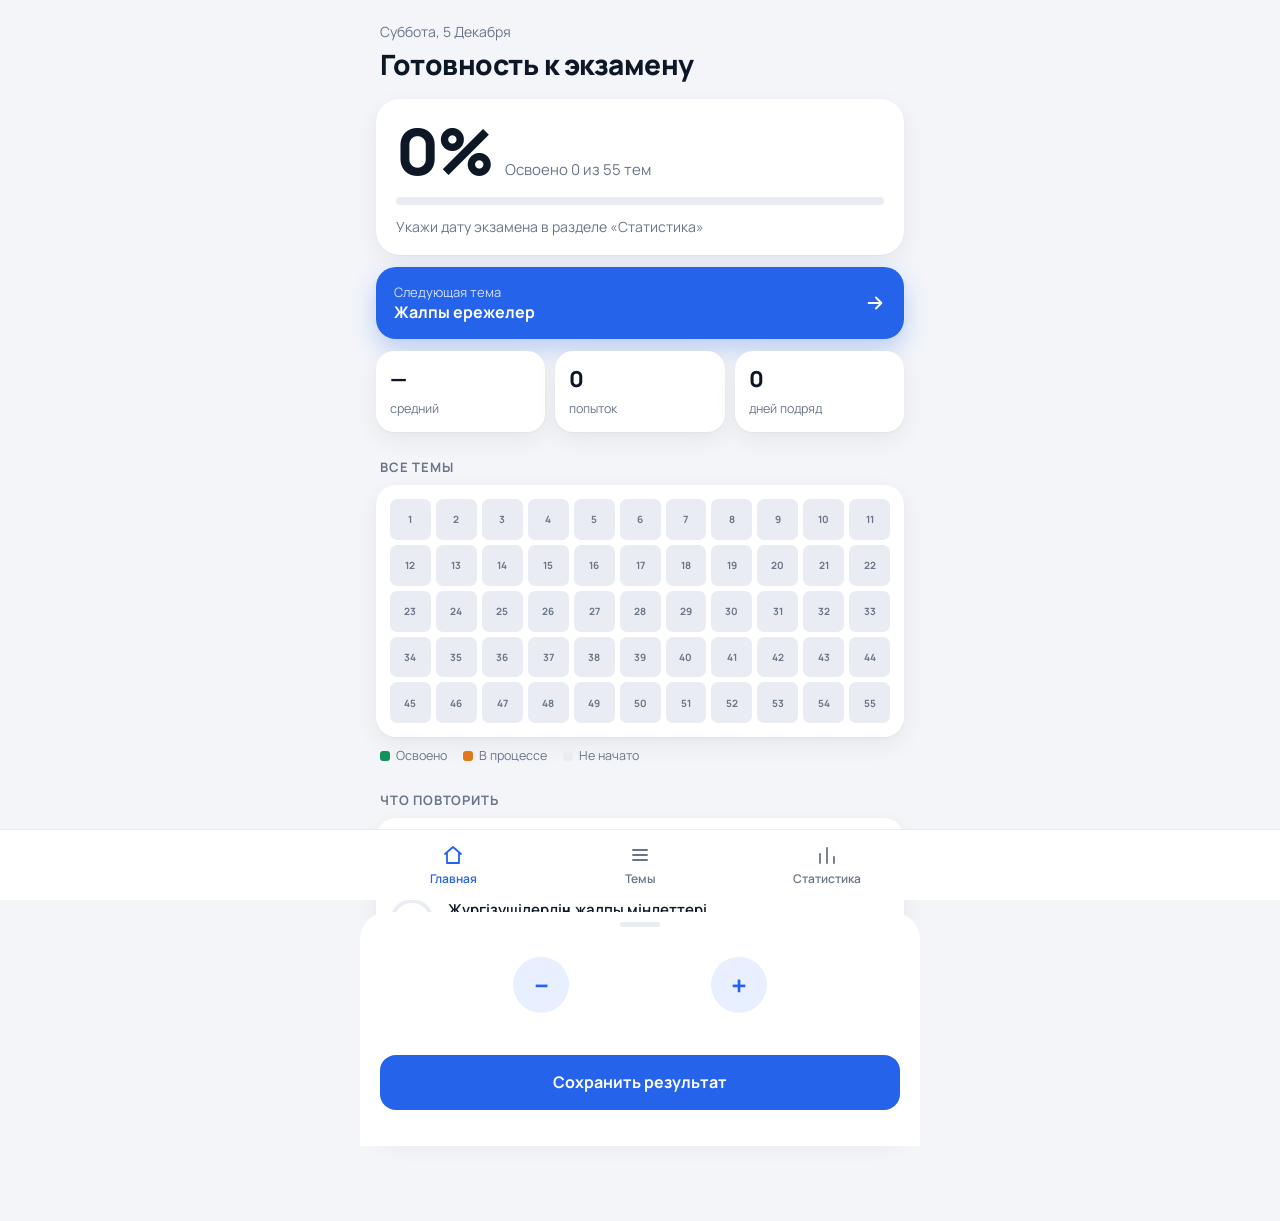
==== commit f7f5a32d: "Update index.html" ====
--- a/index.html
+++ b/index.html
@@ -1,872 +1,168 @@
 <!DOCTYPE html>
 <html lang="ru">
 <head>
-    <meta charset="UTF-8">
-    <meta name="viewport" content="width=device-width, initial-scale=1, viewport-fit=cover">
-    <meta name="mobile-web-app-capable" content="yes">
-    <meta name="apple-mobile-web-app-capable" content="yes">
-    <meta name="apple-mobile-web-app-status-bar-style" content="black-translucent">
-    <meta name="apple-mobile-web-app-title" content="ПДД">
-    <meta name="theme-color" content="#0b5fa5">
-    <title>ПДД Прогресс</title>
-    <link rel="icon" href="data:image/svg+xml,<svg xmlns=%22http://www.w3.org/2000/svg%22 viewBox=%220 0 100 100%22><text y=%22.9em%22 font-size=%2290%22>🚗</text></svg>">
-    <link href="https://fonts.googleapis.com/css2?family=Roboto:wght@400;500;700;900&display=swap" rel="stylesheet">
-    <style>
-    :root {
-        --bg: #f2f5f9;
-        --card: #fff;
-        --ink: #121c29;
-        --mute: #6b7787;
-        --line: #e4e9f0;
-        --blue: #0b5fa5;
-        --blue-s: #e5f0fb;
-        --yel: #f6b800;
-        --grn: #16a05a;
-        --grn-s: #e0f6ea;
-        --org: #e07b24;
-        --org-s: #fdeedd;
-        --h1: #14253a;
-        --h2: #0b5fa5;
-        --bar: rgba(255, 255, 255, .9);
-        --sh: 0 4px 16px rgba(18, 28, 41, .07);
-        color-scheme: light
-    }
-
-    @media (prefers-color-scheme: dark) {
-        :root:not([data-theme="light"]) {
-            --bg: #0d1218;
-            --card: #171f29;
-            --ink: #edf1f5;
-            --mute: #92a0b0;
-            --line: #26303c;
-            --blue: #58a8ef;
-            --blue-s: #1a2d42;
-            --grn: #41c47b;
-            --grn-s: #15301f;
-            --org: #f2a35e;
-            --org-s: #34251a;
-            --h1: #0a1018;
-            --h2: #123b63;
-            --bar: rgba(23, 31, 41, .92);
-            --sh: none;
-            color-scheme: dark
-        }
-    }
-
-    :root[data-theme="dark"] {
-        --bg: #0d1218;
-        --card: #171f29;
-        --ink: #edf1f5;
-        --mute: #92a0b0;
-        --line: #26303c;
-        --blue: #58a8ef;
-        --blue-s: #1a2d42;
-        --grn: #41c47b;
-        --grn-s: #15301f;
-        --org: #f2a35e;
-        --org-s: #34251a;
-        --h1: #0a1018;
-        --h2: #123b63;
-        --bar: rgba(23, 31, 41, .92);
-        --sh: none;
-        color-scheme: dark
-    }
-
-    * {
-        box-sizing: border-box;
-        -webkit-tap-highlight-color: transparent
-    }
-
-    html {
-        height: 100%;
-        scroll-padding-top: env(safe-area-inset-top, 0px)
-    }
-
-    body {
-        margin: 0;
-        min-height: 100%;
-        background: var(--bg);
-        color: var(--ink);
-        font: 400 16px/1.45 Roboto, system-ui, -apple-system, "Segoe UI", Arial, sans-serif;
-        -webkit-user-select: none;
-        user-select: none;
-        overscroll-behavior-y: none
-    }
-
-    button {
-        font: inherit;
-        color: inherit;
-        cursor: pointer;
-        border: 0;
-        background: none
-    }
-
-    :focus-visible {
-        outline: 3px solid var(--yel);
-        outline-offset: 2px
-    }
-
-    .app {
-        max-width: 560px;
-        margin: 0 auto;
-        min-height: 100vh;
-        padding-bottom: calc(84px + env(safe-area-inset-bottom, 0px))
-    }
-
-    .screen {
-        display:none
-    }
-
-    .screen.on {
-        display: block;
-        animation: fade .25s
-    }
-
-    @keyframes fade {
-        from {
-            opacity: 0;
-            transform:translateY(6px)
-        }
-
-        to {
-            opacity: 1;
-            transform: none
-        }
-    }
-
-    .hero {
-        background: linear-gradient(160deg, var(--h1), var(--h2));
-        color: #fff;
-        padding: calc(18px + env(safe-area-inset-top, 0px)) 18px 26px;
-        border-radius: 0 0 30px 30px
-    }
-
-    .hrow {
-        display: flex;
-        justify-content: space-between;
-        align-items: center
-    }
-
-    .hero h1 {
-        margin: 0;
-        font-size: 22px;
-        font-weight:900
-    }
-
-    .hero small {
-        color: #c4d3e3;
-        font-size: 14px
-    }
-
-    .ring {
-        position: relative;
-        width: 170px;
-        height: 170px;
-        margin: 18px auto 6px
-    }
-
-    .ring svg {
-        width: 100%;
-        height: 100%;
-        transform: rotate(-90deg)
-    }
-
-    .ring circle {
-        fill: none;
-        stroke-width: 11;
-        stroke-linecap: round
-    }
-
-    .ring .bg {
-        stroke: rgba(255, 255, 255, .18)
-    }
-
-    .ring .fg {
-        stroke: var(--yel);
-        stroke-dasharray: 326.7;
-        stroke-dashoffset: 326.7;
-        transition: stroke-dashoffset 1s cubic-bezier(.2, .8, .2, 1)
-    }
-
-    .ring .n {
-        position: absolute;
-        inset: 0;
-        display: grid;
-        place-content: center;
-        text-align: center
-    }
-
-    .ring b {
-        font-size: 44px;
-        font-weight: 900;
-        line-height:1
-    }
-
-    .ring span {
-        font-size: 13px;
-        color: #c4d3e3;
-        margin-top: 4px
-    }
-
-    .sub {
-        text-align: center;
-        margin: 0;
-        color: #e6eef7;
-        font-size: 15px
-    }
-
-    .pill {
-        display: inline-flex;
-        gap: 6px;
-        align-items: center;
-        background: rgba(255, 255, 255, .16);
-        padding: 6px 12px;
-        border-radius: 99px;
-        font-size: 13px;
-        font-weight: 500
-    }
-
-    .pills {
-        display: flex;
-        gap: 8px;
-        justify-content: center;
-        margin-top: 14px;
-        flex-wrap: wrap
-    }
-
-    .pad {
-        padding: 16px 16px 0
-    }
-
-    .kpis {
-        display: grid;
-        grid-template-columns: repeat(3, 1fr);
-        gap: 10px;
-        margin-top: -34px;
-        padding: 0 16px;
-        position: relative
-    }
-
-    .kpi {
-        background: var(--card);
-        border-radius: 18px;
-        padding: 12px;
-        box-shadow: var(--sh);
-        text-align: center
-    }
-
-    .kpi b {
-        display: block;
-        font-size: 22px;
-        font-weight:900
-    }
-
-    .kpi span {
-        font-size: 12px;
-        color: var(--mute)
-    }
-
-    h2 {
-        font-size: 18px;
-        font-weight: 700;
-        margin: 22px 0 10px
-    }
-
-    .card {
-        background: var(--card);
-        border-radius: 20px;
-        box-shadow: var(--sh);
-        overflow: hidden
-    }
-
-    .row {
-        display: flex;
-        align-items: center;
-        gap: 12px;
-        width: 100%;
-        padding: 13px 14px;
-        text-align: left;
-        border-top: 1px solid var(--line)
-    }
-
-    .row:first-child {
-        border-top: 0
-    }
-
-    .row:active {
-        background: var(--blue-s)
-    }
-
-    .no {
-        flex: none;
-        width: 38px;
-        height: 38px;
-        border-radius: 12px;
-        background: var(--blue-s);
-        color: var(--blue);
-        display: grid;
-        place-items: center;
-        font-weight: 700;
-        font-size: 14px
-    }
-
-    .done .no {
-        background: var(--grn-s);
-        color:var(--grn)
-    }
-
-    .prog .no {
-        background: var(--org-s);
-        color: var(--org)
-    }
-
-    .tx {
-        flex: 1;
-        min-width:0
-    }
-
-    .tx b {
-        display: block;
-        font-weight: 500;
-        font-size: 15px;
-        line-height:1.3
-    }
-
-    .tx small {
-        color: var(--mute);
-        font-size: 12.5px
-    }
-
-    .pc {
-        flex: none;
-        font-weight: 900;
-        font-size: 16px;
-        color:var(--mute)
-    }
-
-    .done .pc {
-        color:var(--grn)
-    }
-
-    .prog .pc {
-        color: var(--org)
-    }
-
-    .mini {
-        height: 4px;
-        background:var(--line)
-    }
-
-    .mini i {
-        display: block;
-        height: 100%;
-        background: var(--org);
-        border-radius:4px
-    }
-
-    .done .mini i {
-        background: var(--grn)
-    }
-
-    .empty {
-        padding: 22px;
-        text-align: center;
-        color: var(--mute);
-        font-size: 14px
-    }
-
-    .search {
-        position: sticky;
-        top: 0;
-        z-index: 5;
-        background: var(--bg);
-        padding: calc(14px + env(safe-area-inset-top, 0px)) 16px 8px
-    }
-
-    .search h1 {
-        margin: 0 0 10px;
-        font-size: 26px;
-        font-weight: 900
-    }
-
-    .search input {
-        width: 100%;
-        padding: 13px 16px;
-        border-radius: 14px;
-        border: 1px solid var(--line);
-        background: var(--card);
-        color: var(--ink);
-        font: inherit;
-        font-size: 16px;
-        -webkit-user-select: text;
-        user-select: text
-    }
-
-    .chips {
-        display: flex;
-        gap: 8px;
-        overflow-x: auto;
-        padding-top: 10px;
-        scrollbar-width:none
-    }
-
-    .chips::-webkit-scrollbar {
-        display: none
-    }
-
-    .chip {
-        flex: none;
-        padding: 8px 14px;
-        border-radius: 99px;
-        background: var(--card);
-        border: 1px solid var(--line);
-        font-size: 14px
-    }
-
-    .chip[aria-pressed=true] {
-        background: var(--blue);
-        border-color: var(--blue);
-        color: #fff
-    }
-
-    .gt {
-        display: flex;
-        justify-content: space-between;
-        align-items: center;
-        margin: 20px 4px 8px;
-        font-weight: 700;
-        font-size: 16px
-    }
-
-    .gt small {
-        color: var(--mute);
-        font-weight: 400
-    }
-
-    .week {
-        display: flex;
-        gap: 8px;
-        align-items: flex-end;
-        height: 120px;
-        padding: 14px
-    }
-
-    .col {
-        flex: 1;
-        display: flex;
-        flex-direction: column;
-        align-items: center;
-        justify-content: flex-end;
-        height: 100%;
-        gap: 4px;
-        font-size: 12px;
-        color: var(--mute)
-    }
-
-    .col i {
-        width: 100%;
-        max-width: 30px;
-        border-radius: 8px 8px 4px 4px;
-        background: var(--blue);
-        min-height: 4px
-    }
-
-    .col.z i {
-        background: var(--line)
-    }
-
-    .set {
-        display: flex;
-        justify-content: space-between;
-        align-items: center;
-        padding: 14px;
-        border-top: 1px solid var(--line);
-        gap: 12px
-    }
-
-    .set:first-child {
-        border-top: 0
-    }
-
-    .set input[type=number], .set input[type=date] {
-        padding: 9px 10px;
-        border-radius: 10px;
-        border: 1px solid var(--line);
-        background: var(--bg);
-        color: var(--ink);
-        font: inherit;
-        font-size: 16px;
-        width: 130px;
-        -webkit-user-select: text;
-        user-select: text
-    }
-
-    .set input[type=number] {
-        width: 80px;
-        text-align: center
-    }
-
-    .btn {
-        padding: 14px 18px;
-        border-radius: 14px;
-        background: var(--blue);
-        color: #fff;
-        font-weight: 700;
-        width: 100%;
-        font-size: 16px
-    }
-
-    .ghost {
-        background: var(--blue-s);
-        color: var(--blue);
-        padding: 9px 14px;
-        border-radius: 12px;
-        font-weight: 500;
-        font-size: 14px;
-        width: auto
-    }
-
-    .danger {
-        color: #d33;
-        background: #d3333314
-    }
-
-    .tabbar {
-        position: fixed;
-        left: 0;
-        right: 0;
-        bottom: 0;
-        z-index: 20;
-        background: var(--bar);
-        backdrop-filter: blur(14px);
-        -webkit-backdrop-filter: blur(14px);
-        border-top: 1px solid var(--line);
-        padding: 6px 10px calc(6px + env(safe-area-inset-bottom, 0px))
-    }
-
-    .tabs {
-        max-width: 560px;
-        margin: 0 auto;
-        display: flex
-    }
-
-    .tb {
-        flex: 1;
-        display: flex;
-        flex-direction: column;
-        align-items: center;
-        gap: 2px;
-        padding: 6px 0;
-        font-size: 12px;
-        color: var(--mute);
-        border-radius: 12px
-    }
-
-    .tb span {
-        font-size: 22px;
-        line-height: 1;
-        filter: grayscale(1);
-        opacity: .7;
-        transition: .2s
-    }
-
-    .tb[aria-selected=true] {
-        color: var(--blue);
-        font-weight:700
-    }
-
-    .tb[aria-selected=true] span {
-        filter: none;
-        opacity: 1;
-        transform: translateY(-2px) scale(1.12)
-    }
-
-    .ov {
-        position: fixed;
-        inset: 0;
-        background: rgba(5, 10, 16, .5);
-        opacity: 0;
-        pointer-events: none;
-        transition: .25s;
-        z-index: 30
-    }
-
-    .ov.on {
-        opacity: 1;
-        pointer-events: auto
-    }
-
-    .sheet {
-        position: fixed;
-        left: 0;
-        right: 0;
-        bottom: 0;
-        z-index: 31;
-        background: var(--card);
-        border-radius: 28px 28px 0 0;
-        padding: 10px 18px calc(18px + env(safe-area-inset-bottom, 0px));
-        max-width: 560px;
-        margin: 0 auto;
-        transform: translateY(105%);
-        transition: transform .3s cubic-bezier(.2, .8, .2, 1);
-        max-height: 88vh;
-        overflow-y: auto
-    }
-
-    .sheet.on {
-        transform: none
-    }
-
-    .grab {
-        width: 42px;
-        height: 5px;
-        border-radius: 9px;
-        background: var(--line);
-        margin: 0 auto 14px;
-        display: block;
-        padding: 0
-    }
-
-    .sheet h3 {
-        margin: 0 0 2px;
-        font-size: 18px;
-        font-weight: 700;
-        line-height:1.3
-    }
-
-    .sheet p {
-        margin: 0;
-        color: var(--mute);
-        font-size: 14px
-    }
-
-    .step {
-        display: flex;
-        align-items: center;
-        justify-content: center;
-        gap: 18px;
-        margin: 18px 0 8px
-    }
-
-    .step button {
-        width: 56px;
-        height: 56px;
-        border-radius: 50%;
-        background: var(--blue-s);
-        color: var(--blue);
-        font-size: 28px;
-        font-weight: 700
-    }
-
-    .step input {
-        width: 110px;
-        text-align: center;
-        font-size: 44px;
-        font-weight: 900;
-        border: 0;
-        background: none;
-        color: var(--ink);
-        font-family: inherit;
-        -webkit-user-select: text;
-        user-select: text
-    }
-
-    .live {
-        text-align: center;
-        font-size: 15px;
-        font-weight: 700;
-        margin-bottom: 12px;
-        color:var(--org)
-    }
-
-    .live.ok {
-        color: var(--grn)
-    }
-
-    .qk {
-        display: flex;
-        gap: 8px;
-        justify-content: center;
-        margin-bottom: 16px;
-        flex-wrap: wrap
-    }
-
-    .hist {
-        list-style: none;
-        margin: 14px 0 0;
-        padding: 0;
-        font-size: 14px;
-        color: var(--mute)
-    }
-
-    .hist li {
-        display: flex;
-        justify-content: space-between;
-        padding: 7px 0;
-        border-bottom:1px dashed var(--line)
-    }
-
-    .hist b {
-        color: var(--ink)
-    }
-
-    .toast {
-        position: fixed;
-        left: 50%;
-        bottom: calc(92px + env(safe-area-inset-bottom, 0px));
-        transform: translate(-50%, 20px);
-        background: var(--ink);
-        color: var(--bg);
-        padding: 11px 18px;
-        border-radius: 99px;
-        font-size: 14px;
-        opacity: 0;
-        pointer-events: none;
-        transition: .3s;
-        z-index: 40;
-        max-width: 90vw;
-        text-align: center
-    }
-
-    .toast.on {
-        opacity: 1;
-        transform: translate(-50%, 0)
-    }
-
-    @media (prefers-reduced-motion: reduce) {
-        * {
-            transition: none !important;
-            animation: none !important
-        }
-    }
-    </style>
+<meta charset="UTF-8">
+<meta name="viewport" content="width=device-width, initial-scale=1, viewport-fit=cover">
+<meta name="mobile-web-app-capable" content="yes">
+<meta name="apple-mobile-web-app-capable" content="yes">
+<meta name="apple-mobile-web-app-status-bar-style" content="default">
+<meta name="apple-mobile-web-app-title" content="ПДД">
+<meta name="theme-color" content="#f3f5f9">
+<title>ПДД Прогресс</title>
+<link rel="icon" href="data:image/svg+xml,<svg xmlns=%22http://www.w3.org/2000/svg%22 viewBox=%220 0 32 32%22><rect width=%2232%22 height=%2232%22 rx=%228%22 fill=%22%230b5fa5%22/><path d=%22M8 17l5 5 11-12%22 fill=%22none%22 stroke=%22white%22 stroke-width=%223.5%22 stroke-linecap=%22round%22 stroke-linejoin=%22round%22/></svg>">
+<link href="https://fonts.googleapis.com/css2?family=Manrope:wght@500;600;700;800&family=Roboto:wght@400;500;700&display=swap" rel="stylesheet">
+<style>
+*{box-sizing:border-box;-webkit-tap-highlight-color:transparent}
+:root{--bg:#f3f5f9;--card:#fff;--ink:#0e1726;--mute:#6a7587;--line:#e9edf3;--blue:#2563eb;--blue-s:#e8efff;--grn:#12935a;--org:#e0771a;--bar:#ffffff;--sh:0 1px 2px rgba(14,23,38,.04),0 8px 24px rgba(14,23,38,.06);color-scheme:light}
+@media (prefers-color-scheme:dark){:root:not([data-theme="light"]){--bg:#0b0f15;--card:#141a23;--ink:#eef1f5;--mute:#8b96a6;--line:#232b37;--blue:#6ea0ff;--blue-s:#1a2640;--grn:#3fbf7a;--org:#f0a35c;--bar:#141a23;--sh:none;color-scheme:dark}}
+:root[data-theme="dark"]{--bg:#0b0f15;--card:#141a23;--ink:#eef1f5;--mute:#8b96a6;--line:#232b37;--blue:#6ea0ff;--blue-s:#1a2640;--grn:#3fbf7a;--org:#f0a35c;--bar:#141a23;--sh:none;color-scheme:dark}
+html{height:100%;scroll-padding-top:env(safe-area-inset-top,0px)}
+body{margin:0;min-height:100%;background:var(--bg);color:var(--ink);font:400 16px/1.45 Manrope,Roboto,system-ui,-apple-system,"Segoe UI",Arial,sans-serif;-webkit-user-select:none;user-select:none;overscroll-behavior-y:none}
+button{font:inherit;color:inherit;cursor:pointer;border:0;background:none}
+:focus-visible{outline:2px solid var(--blue);outline-offset:2px}
+.app{max-width:560px;margin:0 auto;min-height:100vh;padding-bottom:calc(84px + env(safe-area-inset-bottom,0px))}
+.screen{display:none}.screen.on{display:block;animation:fade .25s}
+@keyframes fade{from{opacity:0;transform:translateY(4px)}to{opacity:1;transform:none}}
+.pad{padding:0 16px}
+.top{padding:calc(22px + env(safe-area-inset-top,0px)) 20px 14px}
+.date{margin:0;color:var(--mute);font-size:14px;text-transform:capitalize}
+.top h1,.search h1{margin:2px 0 0;font-size:28px;font-weight:800;letter-spacing:-.5px}
+.hero{background:var(--card);border-radius:24px;box-shadow:var(--sh);margin:0 16px;padding:20px 20px 18px}
+.big{display:flex;align-items:baseline;gap:12px}
+.big b{font-size:64px;font-weight:800;line-height:1;letter-spacing:-2px}
+.big span{color:var(--mute);font-size:15px}
+.track{height:8px;border-radius:8px;background:var(--line);margin-top:14px;overflow:hidden}
+.track i{display:block;height:100%;width:0;background:linear-gradient(90deg,var(--blue),#7aa5ff);border-radius:8px;transition:width .9s cubic-bezier(.2,.8,.2,1)}
+.exam{margin:12px 0 0;color:var(--mute);font-size:14px}
+.cta{display:flex;align-items:center;gap:14px;width:calc(100% - 32px);margin:12px 16px 0;padding:16px 18px;border-radius:20px;background:var(--blue);color:#fff;text-align:left;box-shadow:0 10px 24px rgba(37,99,235,.28)}
+.cta[hidden]{display:none}
+.cta:active{transform:scale(.99)}
+.cta span{flex:1;min-width:0}.cta small{display:block;opacity:.8;font-size:13px}.cta b{display:block;font-weight:700;font-size:16px;line-height:1.3}
+.cta svg{width:22px;height:22px;flex:none;fill:none;stroke:#fff;stroke-width:2;stroke-linecap:round;stroke-linejoin:round}
+.stats{display:grid;grid-template-columns:repeat(3,1fr);gap:10px;margin:12px 16px 0}
+.kpi{background:var(--card);border-radius:18px;padding:13px 14px;box-shadow:var(--sh)}
+.kpi b{display:block;font-size:22px;font-weight:800}.kpi span{font-size:12.5px;color:var(--mute)}
+h2{font-size:13px;font-weight:700;color:var(--mute);text-transform:uppercase;letter-spacing:.8px;margin:26px 4px 8px}
+.map{display:grid;grid-template-columns:repeat(11,1fr);gap:5px;background:var(--card);border-radius:20px;padding:14px;box-shadow:var(--sh)}
+.dot{aspect-ratio:1;border-radius:7px;background:var(--line);font-size:10px;font-weight:700;color:var(--mute);display:grid;place-items:center;padding:0}
+.dot::before{content:attr(data-n)}
+.dot.done{background:var(--grn);color:#fff}.dot.prog{background:var(--org);color:#fff}
+.legend{display:flex;gap:16px;margin:10px 4px 0;font-size:12.5px;color:var(--mute)}
+.legend i{display:inline-block;width:10px;height:10px;border-radius:3px;margin-right:6px;vertical-align:-1px}
+.card{background:var(--card);border-radius:20px;box-shadow:var(--sh);overflow:hidden}
+.row{display:flex;align-items:center;gap:14px;width:100%;padding:12px 14px;text-align:left;border-top:1px solid var(--line)}
+.row:first-child{border-top:0}
+.row:active{background:var(--blue-s)}
+.rg{--c:var(--mute);position:relative;flex:none;width:44px;height:44px;border-radius:50%;background:conic-gradient(var(--c) calc(var(--p)*1%),var(--line) 0);display:grid;place-items:center;font-size:12.5px;font-weight:800;color:var(--c)}
+.rg::before{content:"";position:absolute;inset:4px;border-radius:50%;background:var(--card)}
+.rg span{position:relative}
+.done .rg{--c:var(--grn)}.prog .rg{--c:var(--org)}
+.none .rg{color:var(--mute)}
+.tx{flex:1;min-width:0}.tx b{display:block;font-weight:600;font-size:15px;line-height:1.3}.tx small{color:var(--mute);font-size:13px}
+.chev{flex:none;width:18px;height:18px;fill:none;stroke:var(--mute);stroke-width:2;stroke-linecap:round;stroke-linejoin:round;opacity:.6}
+.empty{padding:20px;color:var(--mute);font-size:14px;text-align:center}
+.search{position:sticky;top:0;z-index:5;background:var(--bg);padding:calc(22px + env(safe-area-inset-top,0px)) 16px 8px}
+.search h1{padding:0 4px}
+.search input{width:100%;margin-top:14px;padding:13px 16px;border-radius:16px;border:0;background:var(--card);box-shadow:var(--sh);color:var(--ink);font:inherit;font-size:16px;-webkit-user-select:text;user-select:text}
+.chips{display:flex;gap:8px;overflow-x:auto;padding:12px 0 4px;scrollbar-width:none}.chips::-webkit-scrollbar{display:none}
+.chip{flex:none;padding:8px 15px;border-radius:99px;background:var(--card);box-shadow:var(--sh);font-size:14px;font-weight:600;color:var(--mute)}
+.chip[aria-pressed=true]{background:var(--blue);color:#fff}
+.gt{display:flex;justify-content:space-between;align-items:baseline;margin:24px 4px 8px;font-weight:800;font-size:17px}
+.gt small{color:var(--mute);font-weight:500;font-size:13px}
+.week{display:flex;gap:10px;align-items:flex-end;height:140px;padding:16px}
+.col{flex:1;display:flex;flex-direction:column;align-items:center;justify-content:flex-end;height:100%;gap:5px;font-size:12px;color:var(--mute)}
+.col i{width:100%;max-width:26px;border-radius:8px;background:var(--blue);min-height:4px}.col.z i{background:var(--line)}
+.set{display:flex;justify-content:space-between;align-items:center;padding:14px 16px;border-top:1px solid var(--line);gap:12px;font-size:15px;font-weight:500}
+.set:first-child{border-top:0}
+.set input[type=number],.set input[type=date]{padding:8px 10px;border-radius:10px;border:0;background:var(--bg);color:var(--ink);font:inherit;font-size:16px;width:140px;-webkit-user-select:text;user-select:text}
+.set input[type=number]{width:76px;text-align:center}
+.btn{padding:16px;border-radius:16px;background:var(--blue);color:#fff;font-weight:700;width:100%;font-size:16px}
+.ghost{background:var(--blue-s);color:var(--blue);padding:9px 14px;border-radius:12px;font-size:14px;font-weight:600;width:auto}
+.danger{color:#d33;background:#d3333314}
+.tabbar{position:fixed;left:0;right:0;bottom:0;z-index:20;background:var(--bar);padding:6px 10px calc(6px + env(safe-area-inset-bottom,0px));border-top:1px solid var(--line)}
+.tabs{max-width:560px;margin:0 auto;display:flex}
+.tb{flex:1;display:flex;flex-direction:column;align-items:center;gap:3px;padding:7px 0;font-size:12px;font-weight:600;color:var(--mute);border-radius:14px}
+.tb svg{width:24px;height:24px;fill:none;stroke:currentColor;stroke-width:1.8;stroke-linecap:round;stroke-linejoin:round}
+.tb[aria-selected=true]{color:var(--blue)}
+.ov{position:fixed;inset:0;background:rgba(5,10,16,.45);opacity:0;visibility:hidden;pointer-events:none;transition:opacity .25s,visibility .25s;z-index:30}.ov.on{opacity:1;visibility:visible;pointer-events:auto}
+.sheet{position:fixed;left:0;right:0;bottom:0;z-index:31;background:var(--card);border-radius:28px 28px 0 0;padding:10px 20px calc(20px + env(safe-area-inset-bottom,0px));max-width:560px;margin:0 auto;transform:translateY(105%);transition:transform .3s cubic-bezier(.2,.8,.2,1);max-height:88vh;overflow-y:auto}
+.sheet.on{transform:none}
+.grab{width:40px;height:5px;border-radius:9px;background:var(--line);margin:0 auto 16px;display:block;padding:0}
+.sheet h3{margin:0 0 2px;font-size:18px;font-weight:800;line-height:1.3}.sheet p{margin:0;color:var(--mute);font-size:14px}
+.step{display:flex;align-items:center;justify-content:center;gap:16px;margin:20px 0 6px}
+.step button{width:56px;height:56px;border-radius:50%;background:var(--blue-s);color:var(--blue);font-size:28px;font-weight:700;line-height:1}
+.step input{width:110px;text-align:center;font-size:54px;font-weight:800;border:0;background:none;color:var(--ink);font-family:inherit;-webkit-user-select:text;user-select:text}
+.live{text-align:center;font-size:15px;font-weight:600;color:var(--org);margin-bottom:14px}.live.ok{color:var(--grn)}
+.qk{display:flex;gap:8px;justify-content:center;margin-bottom:18px;flex-wrap:wrap}
+.hist{list-style:none;margin:16px 0 0;padding:0;font-size:14px;color:var(--mute)}
+.hist li{display:flex;justify-content:space-between;padding:8px 0;border-bottom:1px solid var(--line)}.hist b{color:var(--ink);font-weight:600}
+.toast{position:fixed;left:50%;bottom:calc(92px + env(safe-area-inset-bottom,0px));transform:translate(-50%,16px);background:var(--ink);color:var(--bg);padding:12px 20px;border-radius:99px;font-size:14px;font-weight:600;opacity:0;pointer-events:none;transition:.3s;z-index:40;max-width:90vw;text-align:center}
+.toast.on{opacity:1;transform:translate(-50%,0)}
+@media (prefers-reduced-motion:reduce){*{transition:none!important;animation:none!important}}
+</style>
 </head>
 <body>
-    <div class="app">
-        <section class="screen on" id="s-home">
-            <div class="hero">
-                <div class="hrow">
-                    <div>
-                        <h1>Привет! 👋</h1>
-                        <small id="greet"></small>
-                    </div>
-                    <div class="pill" id="examPill" hidden></div>
-                </div>
-                <div class="ring">
-                    <svg viewBox="0 0 120 120" aria-hidden="true">
-                        <circle class="bg" cx="60" cy="60" r="52"/>
-                        <circle class="fg" id="ringFg" cx="60" cy="60" r="52"/>
-                    </svg>
-                    <div class="n">
-                        <b id="pctAll">0%</b>
-                        <span>готова к экзамену</span>
-                    </div>
-                </div>
-                <p class="sub" id="subAll"></p>
-            </div>
-            <div class="kpis">
-                <div class="kpi">
-                    <b id="kAvg">—</b>
-                    <span>средний</span>
-                </div>
-                <div class="kpi">
-                    <b id="kAtt">0</b>
-                    <span>попыток</span>
-                </div>
-                <div class="kpi">
-                    <b id="kDays">0🔥</b>
-                    <span>дней подряд</span>
-                </div>
-            </div>
-            <div class="pad">
-                <h2>Что повторить</h2>
-                <div class="card" id="weak"></div>
-                <h2>Недавнее</h2>
-                <div class="card" id="recent"></div>
-            </div>
-        </section>
-
-        <section class="screen" id="s-topics">
-            <div class="search">
-                <h1>Темы</h1>
-                <input type="search" id="q" placeholder="Поиск по названию или номеру" aria-label="Поиск">
-                <div class="chips" id="chips"></div>
-            </div>
-            <div class="pad" id="groups"></div>
-        </section>
-
-        <section class="screen" id="s-stats">
-            <div class="search">
-                <h1>Статистика</h1>
-            </div>
-            <div class="pad" style="padding-top:0">
-                <h2 style="margin-top:6px">Попытки за неделю</h2>
-                <div class="card week" id="week"></div>
-                <h2>Настройки</h2>
-                <div class="card">
-                    <div class="set">
-                        <span>Цель для «освоено», %</span>
-                        <input type="number" id="target" min="50" max="100" inputmode="numeric">
-                    </div>
-                    <div class="set">
-                        <span>Дата экзамена</span>
-                        <input type="date" id="examDate">
-                    </div>
-                    <div class="set">
-                        <span>Тёмная тема</span>
-                        <button class="ghost" id="theme">Переключить</button>
-                    </div>
-                    <div class="set">
-                        <span>Список результатов</span>
-                        <button class="ghost" id="exp">Копировать</button>
-                    </div>
-                    <div class="set">
-                        <span>Весь прогресс</span>
-                        <button class="ghost danger" id="reset">Сбросить</button>
-                    </div>
-                </div>
-                <p class="empty">Данные хранятся в этом браузере. Чтобы поставить на экран телефона: меню браузера → «Добавить на главный экран».</p>
-            </div>
-        </section>
-    </div>
-
-    <nav class="tabbar">
-        <div class="tabs" role="tablist">
-            <button class="tb" role="tab" data-go="home" aria-selected="true">
-                <span>🏠</span>
-                Главная
-            </button>
-            <button class="tb" role="tab" data-go="topics" aria-selected="false">
-                <span>📚</span>
-                Темы
-            </button>
-            <button class="tb" role="tab" data-go="stats" aria-selected="false">
-                <span>📊</span>
-                Статистика
-            </button>
-        </div>
-    </nav>
-
-    <div class="ov" id="ov"></div>
-    <div class="sheet" id="sheet" role="dialog" aria-modal="true" aria-labelledby="shT">
-        <button class="grab" id="grab" aria-label="Закрыть"></button>
-        <h3 id="shT"></h3>
-        <p id="shS"></p>
-        <div class="step">
-            <button id="minus" aria-label="Меньше">−</button>
-            <input id="val" type="number" inputmode="numeric" aria-label="Верных ответов">
-            <button id="plus" aria-label="Больше">+</button>
-        </div>
-        <div class="live" id="live"></div>
-        <div class="qk" id="qk"></div>
-        <button class="btn" id="save">Сохранить результат</button>
-        <ul class="hist" id="hist"></ul>
-        <button class="ghost" id="undo" style="margin-top:12px" hidden>Удалить последнюю попытку</button>
-    </div>
-    <div class="toast" id="toast" role="status"></div>
-
-    <script>
-    const RAW = `Жалпы ережелер|35
+<div class="app">
+ <section class="screen on" id="s-home">
+  <div class="top"><p class="date" id="greet"></p><h1>Готовность к экзамену</h1></div>
+  <div class="hero">
+   <div class="big"><b id="pctAll">0%</b><span id="subAll"></span></div>
+   <div class="track"><i id="barFg"></i></div>
+   <p class="exam" id="examLine"></p>
+  </div>
+  <button class="cta" id="cta" data-cat="1"><span><small id="ctaS"></small><b id="ctaT"></b></span><svg viewBox="0 0 24 24" aria-hidden="true"><path d="M5 12h14M13 6l6 6-6 6"/></svg></button>
+  <div class="stats"><div class="kpi"><b id="kAvg">—</b><span>средний</span></div><div class="kpi"><b id="kAtt">0</b><span>попыток</span></div><div class="kpi"><b id="kDays">0</b><span>дней подряд</span></div></div>
+  <div class="pad">
+   <h2>Все темы</h2><div class="map" id="map"></div>
+   <div class="legend"><span><i style="background:var(--grn)"></i>Освоено</span><span><i style="background:var(--org)"></i>В процессе</span><span><i style="background:var(--line)"></i>Не начато</span></div>
+   <h2>Что повторить</h2><div class="card" id="weak"></div>
+   <h2>Недавнее</h2><div class="card" id="recent"></div>
+  </div>
+ </section>
+
+ <section class="screen" id="s-topics">
+  <div class="search"><h1>Темы</h1><input type="search" id="q" placeholder="Поиск по названию или номеру" aria-label="Поиск"><div class="chips" id="chips"></div></div>
+  <div class="pad" id="groups"></div>
+ </section>
+
+ <section class="screen" id="s-stats">
+  <div class="search"><h1>Статистика</h1></div>
+  <div class="pad" style="padding-top:0">
+   <h2 style="margin-top:6px">Попытки за неделю</h2><div class="card week" id="week"></div>
+   <h2>Настройки</h2>
+   <div class="card">
+    <div class="set"><span>Цель для «освоено», %</span><input type="number" id="target" min="50" max="100" inputmode="numeric"></div>
+    <div class="set"><span>Дата экзамена</span><input type="date" id="examDate"></div>
+    <div class="set"><span>Тёмная тема</span><button class="ghost" id="theme">Переключить</button></div>
+    <div class="set"><span>Список результатов</span><button class="ghost" id="exp">Копировать</button></div>
+    <div class="set"><span>Весь прогресс</span><button class="ghost danger" id="reset">Сбросить</button></div>
+   </div>
+   <p class="empty">Данные хранятся в этом браузере. Чтобы поставить на экран телефона: меню браузера → «Добавить на главный экран».</p>
+  </div>
+ </section>
+</div>
+
+<nav class="tabbar"><div class="tabs" role="tablist">
+ <button class="tb" role="tab" data-go="home" aria-selected="true"><svg viewBox="0 0 24 24" aria-hidden="true"><path d="M4 11l8-7 8 7"/><path d="M6 10v10h12V10"/></svg>Главная</button>
+ <button class="tb" role="tab" data-go="topics" aria-selected="false"><svg viewBox="0 0 24 24" aria-hidden="true"><path d="M5 7h14M5 12h14M5 17h14"/></svg>Темы</button>
+ <button class="tb" role="tab" data-go="stats" aria-selected="false"><svg viewBox="0 0 24 24" aria-hidden="true"><path d="M5 20V11M12 20V5M19 20v-6"/></svg>Статистика</button>
+</div></nav>
+
+<div class="ov" id="ov"></div>
+<div class="sheet" id="sheet" role="dialog" aria-modal="true" aria-labelledby="shT">
+ <button class="grab" id="grab" aria-label="Закрыть"></button>
+ <h3 id="shT"></h3><p id="shS"></p>
+ <div class="step"><button id="minus" aria-label="Меньше">−</button><input id="val" type="number" inputmode="numeric" aria-label="Верных ответов"><button id="plus" aria-label="Больше">+</button></div>
+ <div class="live" id="live"></div>
+ <div class="qk" id="qk"></div>
+ <button class="btn" id="save">Сохранить результат</button>
+ <ul class="hist" id="hist"></ul>
+ <button class="ghost" id="undo" style="margin-top:12px" hidden>Удалить последнюю попытку</button>
+</div>
+<div class="toast" id="toast" role="status"></div>
+
+<script>
+const RAW=`Жалпы ережелер|35
 Жүргізушілердің жалпы міндеттері|23
 Жаяу жүргіншілердің міндеттері|5
 Жолаушылардың міндеттері|3
@@ -920,378 +216,112 @@
 Тоқтату және тұрақ|1
 Қиылыстардан өту|56
 Бағдаршам және реттеуші сигналдары|1
-Емтихан (40 кездейсоқ сұрақ)|40`
-
-
-
-
-
-
-
-
-
-
-
-
-
-
-
-
-
-
-
-
-
-
-
-
-
-
-
-
-
-
-
-
-
-
-
-
-
-
-
-
-
-
-
-
-
-
-
-
-
-
-
-
-
-    ;
-    const CATS = RAW.split("\n").map((s, i) => {
-        const [n, c] = s.split("|");
-        return {
-            id: i + 1,
-            name: n,
-            total: +c
-        }
-    });
-    const GROUPS = [["🚦 Общие положения", [1, 2, 3, 4, 43]], ["🪧 Дорожные знаки", [5, 6, 7, 8, 9, 10, 11, 12, 50]], ["🚥 Светофор и сигналы", [13, 14, 15, 16, 17, 54]], ["↩️ Манёвры и скорость", [18, 19, 20, 21, 22, 23, 51]], ["🅿️ Остановка и стоянка", [24, 25, 26, 52]], ["✖️ Перекрёстки", [27, 28, 29, 30, 31, 53]], ["🛣️ Особые условия", [32, 33, 34, 35, 36, 37, 38, 39, 40, 41]], ["🩺 Допуск, медицина, ӨҚБҚ", [42, 44, 45, 46, 47, 48, 49]], ["📝 Экзамен", [55]]];
-    const KEY = "pdd-progress-v1";
-    let S = {
-        target: 90,
-        exam: "",
-        att: {}
-    };
-    try {
-        const r = localStorage.getItem(KEY);
-        if (r)
-            S = Object.assign(S, JSON.parse(r))
-    } catch (e) {}
-    const save = () => {
-        try {
-            localStorage.setItem(KEY, JSON.stringify(S))
-        } catch (e) {}
-    };
-    let filter = "all",
-        query = "",
-        cur = null;
-    const $ = id => document.getElementById(id);
-    const dk = d => {
-        const x = new Date(d);
-        return x.getFullYear() + "-" + (x.getMonth() + 1) + "-" + x.getDate()
-    };
-    const fmt = ts => new Date(ts).toLocaleDateString("ru-RU", {
-        day: "numeric",
-        month: "short"
-    });
-    const buzz = n => {
-        try {
-            navigator.vibrate && navigator.vibrate(n)
-        } catch (e) {}
-    };
-    let tt;
-    function toast(m) {
-        const t = $("toast");
-        t.textContent = m;
-        t.classList.add("on");
-        clearTimeout(tt);
-        tt = setTimeout(() => t.classList.remove("on"), 2200)
-    }
-    function info(c) {
-        const a = S.att[c.id] || [];
-        if (!a.length)
-            return {
-                st: "none",
-                p: 0,
-                last: null,
-                n: 0
-            };
-        const l = a[a.length - 1],
-            p = Math.round(l.c / c.total * 100);
-        return {
-            st: p >= S.target ? "done" : "prog",
-            p,
-            last: l,
-            n: a.length
-        }
-    }
-    function row(c, extra) {
-        const i = info(c);
-        return `<button class="row ${i.st}" data-cat="${c.id}"><span class="no">${c.id}</span><span class="tx"><b>${c.name}</b><small>${extra || (i.last ? `${i.last.c} из ${c.total} · попыток: ${i.n}` : `${c.total} вопросов · не начато`)}</small></span><span class="pc">${i.last ? i.p + "%" : "›"}</span></button><div class="mini ${i.st}"><i style="width:${i.p}%"></i></div>`
-    }
-    function home() {
-        const inf = CATS.map(info),
-            done = inf.filter(x => x.st === "done").length,
-            st = inf.filter(x => x.n),
-            pct = Math.round(done / CATS.length * 100);
-        $("pctAll").textContent = pct + "%";
-        $("ringFg").style.strokeDashoffset = 326.7 * (1 - pct / 100);
-        $("subAll").textContent = `Освоено ${done} из ${CATS.length} тем`;
-        $("greet").textContent = new Date().toLocaleDateString("ru-RU", {
-            weekday: "long",
-            day: "numeric",
-            month: "long"
-        });
-        $("kAvg").textContent = st.length ? Math.round(st.reduce((s, x) => s + x.p, 0) / st.length) + "%" : "—";
-        const all = Object.entries(S.att).flatMap(([id, a]) => a.map(x => ({
-            ...x,
-            id: +id
-        })));
-        $("kAtt").textContent = all.length;
-        const days = new Set(all.map(a => dk(a.d)));
-        let k = 0,
-            d = new Date();
-        if (!days.has(dk(d)))
-            d.setDate(d.getDate() - 1);
-        while (days.has(dk(d))) {
-            k++;
-            d.setDate(d.getDate() - 1)
-        }
-        $("kDays").textContent = k + "🔥";
-        const ep = $("examPill");
-        if (S.exam) {
-            const n = Math.ceil((new Date(S.exam + "T00:00") - new Date().setHours(0, 0, 0, 0)) / 864e5);
-            ep.hidden = n < 0;
-            ep.textContent = n > 0 ? `🏁 ${n} дн.` : "🏁 сегодня"
-        } else
-            ep.hidden = true;
-        let w = CATS.map(c => ({
-            c,
-            i: info(c)
-        })).filter(x => x.i.st === "prog").sort((a, b) => a.i.p - b.i.p).slice(0, 4);
-        let wh = w.map(x => row(x.c)).join("");
-        if (!wh) {
-            const nx = CATS.filter(c => !info(c).n).slice(0, 3);
-            wh = nx.length ? nx.map(c => row(c, "Начни с этой темы")).join("") : '<div class="empty">Всё освоено, отличная работа! 🎉</div>'
-        }
-        $("weak").innerHTML = wh;
-        const rc = all.sort((a, b) => b.d - a.d).slice(0, 5);
-        $("recent").innerHTML = rc.length ? rc.map(x => {
-            const c = CATS[x.id - 1],
-                p = Math.round(x.c / c.total * 100);
-            return `<button class="row ${p >= S.target ? "done" : "prog"}" data-cat="${c.id}"><span class="no">${c.id}</span><span class="tx"><b>${c.name}</b><small>${fmt(x.d)} · ${x.c} из ${c.total}</small></span><span class="pc">${p}%</span></button>`
-        }).join("") : '<div class="empty">Пока нет результатов. Открой «Темы» и запиши первый тест.</div>';
-    }
-    function topics() {
-        const inf = CATS.map(info),
-            n = s => inf.filter(x => x.st === s).length;
-        const T = [["all", "Все", CATS.length], ["none", "Не начато", n("none")], ["prog", "В процессе", n("prog")], ["done", "Освоено", n("done")]];
-        $("chips").innerHTML = T.map(t => `<button class="chip" data-f="${t[0]}" aria-pressed="${filter === t[0]}">${t[1]} ${t[2]}</button>`).join("");
-        const q = query.trim().toLowerCase();
-        let h = "";
-        for (const [name, ids] of GROUPS) {
-            const all = ids.map(id => CATS[id - 1]),
-                rows = all.filter(c => {
-                    const i = info(c);
-                    return (filter === "all" || i.st === filter) && (!q || c.name.toLowerCase().includes(q) || String(c.id) === q)
-                });
-            if (!rows.length)
-                continue;
-            h += `<div class="gt"><span>${name}</span><small>${all.filter(c => info(c).st === "done").length} из ${all.length}</small></div><div class="card">${rows.map(c => row(c)).join("")}</div>`;
-        }
-        $("groups").innerHTML = h || '<div class="empty">Ничего не найдено</div>';
-    }
-    function stats() {
-        const all = Object.values(S.att).flat(),
-            out = [];
-        for (let i = 6; i >= 0; i--) {
-            const d = new Date();
-            d.setDate(d.getDate() - i);
-            out.push({
-                d,
-                n: all.filter(a => dk(a.d) === dk(d)).length
-            })
-        }
-        const mx = Math.max(1, ...out.map(o => o.n));
-        $("week").innerHTML = out.map(o => `<div class="col ${o.n ? "" : "z"}">${o.n || ""}<i style="height:${o.n / mx * 70}%"></i>${o.d.toLocaleDateString("ru-RU", {weekday: "short"})}</div>`).join("");
-        $("target").value = S.target;
-        $("examDate").value = S.exam;
-    }
-    function render() {
-        home();
-        topics();
-        stats()
-    }
-
-    function go(n) {
-        document.querySelectorAll(".screen").forEach(s => s.classList.toggle("on", s.id === "s-" + n));
-        document.querySelectorAll(".tb").forEach(b => b.setAttribute("aria-selected", b.dataset.go === n));
-        window.scrollTo(0, 0)
-    }
-    document.querySelector(".tabs").addEventListener("click", e => {
-        const b = e.target.closest("[data-go]");
-        if (b) {
-            buzz(8);
-            go(b.dataset.go)
-        }
-    });
-
-    function openSheet(id) {
-        cur = CATS[id - 1];
-        const i = info(cur);
-        $("shT").textContent = cur.id + ". " + cur.name;
-        $("shS").textContent = `${cur.total} вопросов`;
-        $("val").max = cur.total;
-        $("val").value = i.last ? i.last.c : Math.round(cur.total * .8);
-        $("qk").innerHTML = [0, 1, 2, 3].filter(m => m <= cur.total).map(m => `<button class="ghost" data-miss="${m}">${m ? m + " " + (m === 1 ? "ошибка" : m < 5 ? "ошибки" : "ошибок") : "Без ошибок"}</button>`).join("");
-        const a = (S.att[cur.id] || []).slice().reverse().slice(0, 5);
-        $("hist").innerHTML = a.map(x => `<li><span>${fmt(x.d)}</span><span><b>${x.c} из ${cur.total}</b> · ${Math.round(x.c / cur.total * 100)}%</span></li>`).join("");
-        $("undo").hidden = !a.length;
-        live();
-        $("ov").classList.add("on");
-        $("sheet").classList.add("on");
-    }
-    function closeSheet() {
-        $("ov").classList.remove("on");
-        $("sheet").classList.remove("on");
-        cur = null
-    }
-    function live() {
-        let v = parseInt($("val").value, 10);
-        if (isNaN(v))
-            v = 0;
-        v = Math.max(0, Math.min(cur.total, v));
-        const p = Math.round(v / cur.total * 100),
-            l = $("live");
-        l.textContent = `${p}% · ` + (p >= S.target ? "освоено 🎉" : `до цели ещё ${Math.max(0, Math.ceil(S.target * cur.total / 100) - v)}`);
-        l.classList.toggle("ok", p >= S.target);
-    }
-    function setVal(v) {
-        v = Math.max(0, Math.min(cur.total, v));
-        $("val").value = v;
-        live();
-        buzz(6)
-    }
-    document.body.addEventListener("click", e => {
-        const c = e.target.closest("[data-cat]");
-        if (c) {
-            buzz(8);
-            openSheet(+c.dataset.cat)
-        }
-        const f = e.target.closest("[data-f]");
-        if (f) {
-            filter = f.dataset.f;
-            topics()
-        }
-        const m = e.target.closest("[data-miss]");
-        if (m && cur)
-            setVal(cur.total - (+m.dataset.miss));
-    });
-    $("minus").onclick = () => setVal((parseInt($("val").value, 10) || 0) - 1);
-    $("plus").onclick = () => setVal((parseInt($("val").value, 10) || 0) + 1);
-    $("val").addEventListener("input", () => cur && live());
-    $("ov").onclick = closeSheet;
-    $("grab").onclick = closeSheet;
-    document.addEventListener("keydown", e => {
-        if (e.key === "Escape")
-            closeSheet()
-    });
-    $("save").onclick = () => {
-        let v = parseInt($("val").value, 10);
-        if (isNaN(v) || v < 0 || v > cur.total) {
-            toast(`Введи число от 0 до ${cur.total}`);
-            return
-        }
-        (S.att[cur.id] = S.att[cur.id] || []).push({
-            c: v,
-            d: Date.now()
-        });
-        save();
-        const p = Math.round(v / cur.total * 100);
-        closeSheet();
-        render();
-        buzz(p >= S.target ? [20, 40, 20] : 15);
-        toast(p >= S.target ? `Тема освоена! ${v} из ${cur.total} 🎉` : `Сохранено: ${p}%. Так держать!`);
-    };
-    $("undo").onclick = () => {
-        const id = cur.id;
-        S.att[id].pop();
-        if (!S.att[id].length)
-            delete S.att[id];
-        save();
-        closeSheet();
-        render();
-        toast("Попытка удалена")
-    };
-    $("q").addEventListener("input", e => {
-        query = e.target.value;
-        topics()
-    });
-    $("target").addEventListener("change", e => {
-        let v = parseInt(e.target.value, 10);
-        if (isNaN(v))
-            v = 90;
-        S.target = Math.min(100, Math.max(50, v));
-        save();
-        render()
-    });
-    $("examDate").addEventListener("change", e => {
-        S.exam = e.target.value;
-        save();
-        home()
-    });
-    $("theme").onclick = () => {
-        const r = document.documentElement,
-            d = r.dataset.theme ? r.dataset.theme === "dark" : matchMedia("(prefers-color-scheme:dark)").matches;
-        r.dataset.theme = d ? "light" : "dark";
-        try {
-            localStorage.setItem(KEY + "-theme", r.dataset.theme)
-        } catch (e) {}
-    };
-    try {
-        const t = localStorage.getItem(KEY + "-theme");
-        if (t)
-            document.documentElement.dataset.theme = t
-    } catch (e) {}
-    $("reset").onclick = () => {
-        if (confirm("Удалить весь прогресс? Это нельзя отменить.")) {
-            S.att = {};
-            save();
-            render();
-            toast("Прогресс сброшен")
-        }
-    };
-    $("exp").onclick = async () => {
-        const t = CATS.map(c => {
-            const i = info(c);
-            return `${c.id}. ${c.name}: ${i.last ? i.last.c + "/" + c.total + " (" + i.p + "%)" : "не начато"}`
-        }).join("\n");
-        try {
-            await navigator.clipboard.writeText(t);
-            toast("Скопировано")
-        } catch (e) {
-            toast("Не удалось скопировать")
-        }
-    };
-    render();
-    </script>
+Емтихан (40 кездейсоқ сұрақ)|40`;
+const CATS=RAW.split("\n").map((s,i)=>{const [n,c]=s.split("|");return{id:i+1,name:n,total:+c}});
+const GROUPS=[["Общие положения",[1,2,3,4,43]],["Дорожные знаки",[5,6,7,8,9,10,11,12,50]],["Светофор и сигналы",[13,14,15,16,17,54]],["Манёвры и скорость",[18,19,20,21,22,23,51]],["Остановка и стоянка",[24,25,26,52]],["Перекрёстки",[27,28,29,30,31,53]],["Особые условия",[32,33,34,35,36,37,38,39,40,41]],["Допуск, медицина, ӨҚБҚ",[42,44,45,46,47,48,49]],["Экзамен",[55]]];
+const KEY="pdd-progress-v1";
+let S={target:90,exam:"",att:{}};
+try{const r=localStorage.getItem(KEY);if(r)S=Object.assign(S,JSON.parse(r))}catch(e){}
+const save=()=>{try{localStorage.setItem(KEY,JSON.stringify(S))}catch(e){}};
+let filter="all",query="",cur=null;
+const $=id=>document.getElementById(id);
+const dk=d=>{const x=new Date(d);return x.getFullYear()+"-"+(x.getMonth()+1)+"-"+x.getDate()};
+const fmt=ts=>new Date(ts).toLocaleDateString("ru-RU",{day:"numeric",month:"short"});
+const buzz=n=>{try{navigator.vibrate&&navigator.vibrate(n)}catch(e){}};
+let tt;function toast(m){const t=$("toast");t.textContent=m;t.classList.add("on");clearTimeout(tt);tt=setTimeout(()=>t.classList.remove("on"),2200)}
+function info(c){const a=S.att[c.id]||[];if(!a.length)return{st:"none",p:0,last:null,n:0};const l=a[a.length-1],p=Math.round(l.c/c.total*100);return{st:p>=S.target?"done":"prog",p,last:l,n:a.length}}
+function row(c,extra){const i=info(c);return`<button class="row ${i.st}" data-cat="${c.id}"><span class="rg" style="--p:${i.p}"><span>${i.last?i.p+"%":c.id}</span></span><span class="tx"><b>${c.name}</b><small>${extra||(i.last?`${i.last.c} из ${c.total} · попыток: ${i.n}`:`${c.total} вопросов · не начато`)}</small></span><svg class="chev" viewBox="0 0 24 24" aria-hidden="true"><path d="M9 6l6 6-6 6"/></svg></button>`}
+function home(){
+ const inf=CATS.map(info),done=inf.filter(x=>x.st==="done").length,st=inf.filter(x=>x.n),pct=Math.round(done/CATS.length*100);
+ $("pctAll").textContent=pct+"%";$("barFg").style.width=pct+"%";
+ $("subAll").textContent=`Освоено ${done} из ${CATS.length} тем`;
+ $("greet").textContent=new Date().toLocaleDateString("ru-RU",{weekday:"long",day:"numeric",month:"long"});
+ $("kAvg").textContent=st.length?Math.round(st.reduce((s,x)=>s+x.p,0)/st.length)+"%":"—";
+ const all=Object.entries(S.att).flatMap(([id,a])=>a.map(x=>({...x,id:+id})));
+ $("kAtt").textContent=all.length;
+ const days=new Set(all.map(a=>dk(a.d)));let k=0,d=new Date();if(!days.has(dk(d)))d.setDate(d.getDate()-1);while(days.has(dk(d))){k++;d.setDate(d.getDate()-1)}
+ $("kDays").textContent=k;
+ const ex=$("examLine");
+ if(S.exam){const n=Math.ceil((new Date(S.exam+"T00:00")-new Date().setHours(0,0,0,0))/864e5);ex.textContent=n>0?`До экзамена ${n} дн.`:n===0?"Экзамен сегодня":""}else ex.textContent="Укажи дату экзамена в разделе «Статистика»"
+ let w=CATS.map(c=>({c,i:info(c)})).filter(x=>x.i.st==="prog").sort((a,b)=>a.i.p-b.i.p).slice(0,4);
+ let wh=w.map(x=>row(x.c)).join("");
+ if(!wh){const nx=CATS.filter(c=>!info(c).n).slice(0,3);wh=nx.length?nx.map(c=>row(c,"Начни с этой темы")).join(""):'<div class="empty">Всё освоено, отличная работа!</div>'}
+ $("weak").innerHTML=wh;
+ const rc=all.sort((a,b)=>b.d-a.d).slice(0,5);
+ $("recent").innerHTML=rc.length?rc.map(x=>{const c=CATS[x.id-1],p=Math.round(x.c/c.total*100);return`<button class="row ${p>=S.target?"done":"prog"}" data-cat="${c.id}"><span class="rg" style="--p:${p}"><span>${p}%</span></span><span class="tx"><b>${c.name}</b><small>${fmt(x.d)} · ${x.c} из ${c.total}</small></span><svg class="chev" viewBox="0 0 24 24" aria-hidden="true"><path d="M9 6l6 6-6 6"/></svg></button>`}).join(""):'<div class="empty">Пока нет результатов. Открой «Темы» и запиши первый тест.</div>';
+}
+function extra(){
+ const w=CATS.map(c=>({c,i:info(c)})).filter(x=>x.i.st==="prog").sort((a,b)=>a.i.p-b.i.p)[0];
+ const nx=w?w.c:CATS.find(c=>!info(c).n),b=$("cta");
+ if(nx){b.hidden=false;b.dataset.cat=nx.id;$("ctaT").textContent=nx.name;$("ctaS").textContent=w?`Повторить · сейчас ${w.i.p}%`:"Следующая тема"}else b.hidden=true;
+ $("map").innerHTML=CATS.map(c=>{const i=info(c);return`<button class="dot ${i.st}" data-n="${c.id}" data-cat="${c.id}" aria-label="${c.id}. ${c.name}"></button>`}).join("");
+}
+function topics(){
+ const inf=CATS.map(info),n=s=>inf.filter(x=>x.st===s).length;
+ const T=[["all","Все",CATS.length],["none","Не начато",n("none")],["prog","В процессе",n("prog")],["done","Освоено",n("done")]];
+ $("chips").innerHTML=T.map(t=>`<button class="chip" data-f="${t[0]}" aria-pressed="${filter===t[0]}">${t[1]} ${t[2]}</button>`).join("");
+ const q=query.trim().toLowerCase();let h="";
+ for(const [name,ids] of GROUPS){
+  const all=ids.map(id=>CATS[id-1]),rows=all.filter(c=>{const i=info(c);return(filter==="all"||i.st===filter)&&(!q||c.name.toLowerCase().includes(q)||String(c.id)===q)});
+  if(!rows.length)continue;
+  h+=`<div class="gt"><span>${name}</span><small>${all.filter(c=>info(c).st==="done").length} из ${all.length}</small></div><div class="card">${rows.map(c=>row(c)).join("")}</div>`;
+ }
+ $("groups").innerHTML=h||'<div class="empty">Ничего не найдено</div>';
+}
+function stats(){
+ const all=Object.values(S.att).flat(),out=[];
+ for(let i=6;i>=0;i--){const d=new Date();d.setDate(d.getDate()-i);out.push({d,n:all.filter(a=>dk(a.d)===dk(d)).length})}
+ const mx=Math.max(1,...out.map(o=>o.n));
+ $("week").innerHTML=out.map(o=>`<div class="col ${o.n?"":"z"}">${o.n||""}<i style="height:${o.n/mx*70}%"></i>${o.d.toLocaleDateString("ru-RU",{weekday:"short"})}</div>`).join("");
+ $("target").value=S.target;$("examDate").value=S.exam;
+}
+function render(){home();extra();topics();stats()}
+
+function go(n){document.querySelectorAll(".screen").forEach(s=>s.classList.toggle("on",s.id==="s-"+n));document.querySelectorAll(".tb").forEach(b=>b.setAttribute("aria-selected",b.dataset.go===n));window.scrollTo(0,0)}
+document.querySelector(".tabs").addEventListener("click",e=>{const b=e.target.closest("[data-go]");if(b){buzz(8);go(b.dataset.go)}});
+
+function openSheet(id){
+ cur=CATS[id-1];const i=info(cur);
+ $("shT").textContent=cur.id+". "+cur.name;$("shS").textContent=`${cur.total} вопросов`;
+ $("val").max=cur.total;$("val").value=i.last?i.last.c:Math.round(cur.total*.8);
+ $("qk").innerHTML=[0,1,2,3].filter(m=>m<=cur.total).map(m=>`<button class="ghost" data-miss="${m}">${m?m+" "+(m===1?"ошибка":m<5?"ошибки":"ошибок"):"Без ошибок"}</button>`).join("");
+ const a=(S.att[cur.id]||[]).slice().reverse().slice(0,5);
+ $("hist").innerHTML=a.map(x=>`<li><span>${fmt(x.d)}</span><span><b>${x.c} из ${cur.total}</b> · ${Math.round(x.c/cur.total*100)}%</span></li>`).join("");
+ $("undo").hidden=!a.length;live();
+ $("ov").classList.add("on");$("sheet").classList.add("on");
+}
+function closeSheet(){$("ov").classList.remove("on");$("sheet").classList.remove("on");cur=null}
+function live(){
+ let v=parseInt($("val").value,10);if(isNaN(v))v=0;v=Math.max(0,Math.min(cur.total,v));
+ const p=Math.round(v/cur.total*100),l=$("live");
+ l.textContent=`${p}% · `+(p>=S.target?"освоено":`до цели ещё ${Math.max(0,Math.ceil(S.target*cur.total/100)-v)}`);l.classList.toggle("ok",p>=S.target);
+}
+function setVal(v){v=Math.max(0,Math.min(cur.total,v));$("val").value=v;live();buzz(6)}
+document.body.addEventListener("click",e=>{
+ const c=e.target.closest("[data-cat]");if(c){buzz(8);openSheet(+c.dataset.cat)}
+ const f=e.target.closest("[data-f]");if(f){filter=f.dataset.f;topics()}
+ const m=e.target.closest("[data-miss]");if(m&&cur)setVal(cur.total-(+m.dataset.miss));
+});
+$("minus").onclick=()=>setVal((parseInt($("val").value,10)||0)-1);
+$("plus").onclick=()=>setVal((parseInt($("val").value,10)||0)+1);
+$("val").addEventListener("input",()=>cur&&live());
+$("ov").onclick=closeSheet;$("grab").onclick=closeSheet;
+document.addEventListener("keydown",e=>{if(e.key==="Escape")closeSheet()});
+$("save").onclick=()=>{
+ let v=parseInt($("val").value,10);if(isNaN(v)||v<0||v>cur.total){toast(`Введи число от 0 до ${cur.total}`);return}
+ (S.att[cur.id]=S.att[cur.id]||[]).push({c:v,d:Date.now()});save();
+ const p=Math.round(v/cur.total*100);closeSheet();render();buzz(p>=S.target?[20,40,20]:15);
+ toast(p>=S.target?`Тема освоена! ${v} из ${cur.total}`:`Сохранено: ${p}%. Так держать!`);
+};
+$("undo").onclick=()=>{const id=cur.id;S.att[id].pop();if(!S.att[id].length)delete S.att[id];save();closeSheet();render();toast("Попытка удалена")};
+$("q").addEventListener("input",e=>{query=e.target.value;topics()});
+$("target").addEventListener("change",e=>{let v=parseInt(e.target.value,10);if(isNaN(v))v=90;S.target=Math.min(100,Math.max(50,v));save();render()});
+$("examDate").addEventListener("change",e=>{S.exam=e.target.value;save();home()});
+$("theme").onclick=()=>{const r=document.documentElement,d=r.dataset.theme?r.dataset.theme==="dark":matchMedia("(prefers-color-scheme:dark)").matches;r.dataset.theme=d?"light":"dark";try{localStorage.setItem(KEY+"-theme",r.dataset.theme)}catch(e){}};
+try{const t=localStorage.getItem(KEY+"-theme");if(t)document.documentElement.dataset.theme=t}catch(e){}
+$("reset").onclick=()=>{if(confirm("Удалить весь прогресс? Это нельзя отменить.")){S.att={};save();render();toast("Прогресс сброшен")}};
+$("exp").onclick=async()=>{const t=CATS.map(c=>{const i=info(c);return`${c.id}. ${c.name}: ${i.last?i.last.c+"/"+c.total+" ("+i.p+"%)":"не начато"}`}).join("\n");try{await navigator.clipboard.writeText(t);toast("Скопировано")}catch(e){toast("Не удалось скопировать")}};
+render();
+</script>
 </body>
 </html>
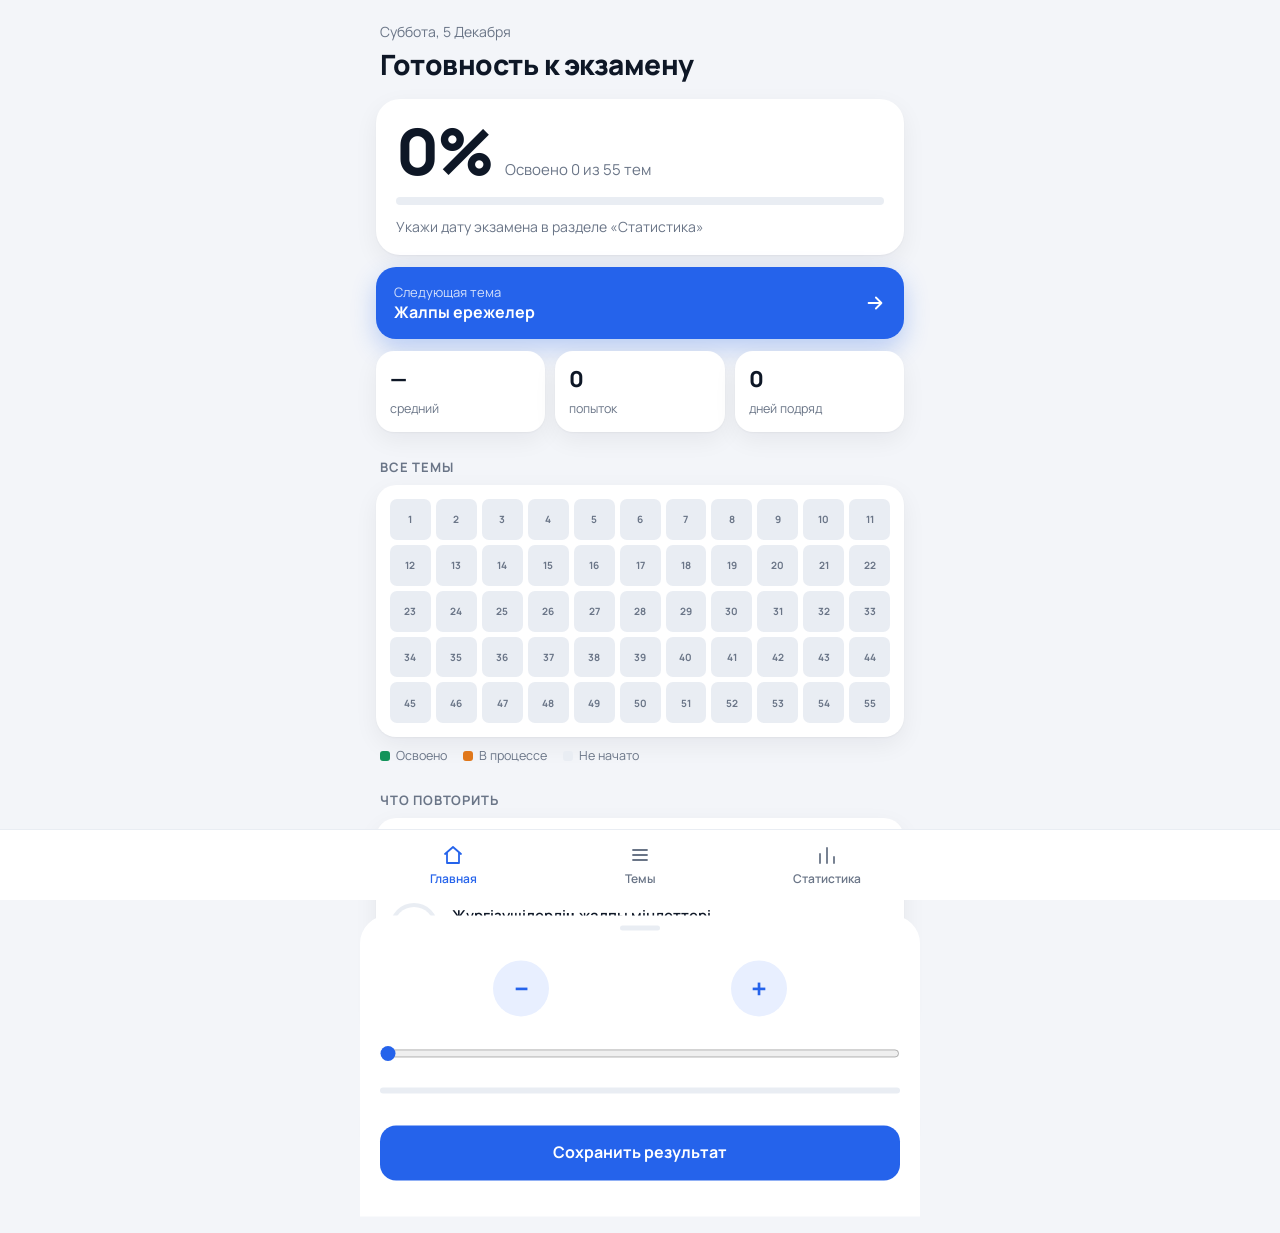
==== commit 4fd7c3f2: "Add files via upload" ====
--- a/index.html
+++ b/index.html
@@ -7,9 +7,11 @@
 <meta name="apple-mobile-web-app-capable" content="yes">
 <meta name="apple-mobile-web-app-status-bar-style" content="default">
 <meta name="apple-mobile-web-app-title" content="ПДД">
-<meta name="theme-color" content="#f3f5f9">
+<meta name="theme-color" content="#2563eb">
+<link rel="icon" type="image/png" sizes="192x192" href="[data-uri]">
+<link rel="apple-touch-icon" href="[data-uri]">
+<link rel="manifest" href="[data-uri]">
 <title>ПДД Прогресс</title>
-<link rel="icon" href="data:image/svg+xml,<svg xmlns=%22http://www.w3.org/2000/svg%22 viewBox=%220 0 32 32%22><rect width=%2232%22 height=%2232%22 rx=%228%22 fill=%22%230b5fa5%22/><path d=%22M8 17l5 5 11-12%22 fill=%22none%22 stroke=%22white%22 stroke-width=%223.5%22 stroke-linecap=%22round%22 stroke-linejoin=%22round%22/></svg>">
 <link href="https://fonts.googleapis.com/css2?family=Manrope:wght@500;600;700;800&family=Roboto:wght@400;500;700&display=swap" rel="stylesheet">
 <style>
 *{box-sizing:border-box;-webkit-tap-highlight-color:transparent}
@@ -53,7 +55,7 @@
 .row{display:flex;align-items:center;gap:14px;width:100%;padding:12px 14px;text-align:left;border-top:1px solid var(--line)}
 .row:first-child{border-top:0}
 .row:active{background:var(--blue-s)}
-.rg{--c:var(--mute);position:relative;flex:none;width:44px;height:44px;border-radius:50%;background:conic-gradient(var(--c) calc(var(--p)*1%),var(--line) 0);display:grid;place-items:center;font-size:12.5px;font-weight:800;color:var(--c)}
+.rg{--c:var(--mute);position:relative;flex:none;width:48px;height:48px;border-radius:50%;background:conic-gradient(var(--c) calc(var(--p)*1%),var(--line) 0);display:grid;place-items:center;font-size:12px;letter-spacing:-.3px;font-weight:800;color:var(--c)}
 .rg::before{content:"";position:absolute;inset:4px;border-radius:50%;background:var(--card)}
 .rg span{position:relative}
 .done .rg{--c:var(--grn)}.prog .rg{--c:var(--org)}
@@ -91,7 +93,7 @@
 .sheet h3{margin:0 0 2px;font-size:18px;font-weight:800;line-height:1.3}.sheet p{margin:0;color:var(--mute);font-size:14px}
 .step{display:flex;align-items:center;justify-content:center;gap:16px;margin:20px 0 6px}
 .step button{width:56px;height:56px;border-radius:50%;background:var(--blue-s);color:var(--blue);font-size:28px;font-weight:700;line-height:1}
-.step input{width:110px;text-align:center;font-size:54px;font-weight:800;border:0;background:none;color:var(--ink);font-family:inherit;-webkit-user-select:text;user-select:text}
+.val{display:flex;align-items:baseline;justify-content:center;gap:6px;min-width:150px}.step input{width:3ch;min-width:0;text-align:right;font-size:56px;font-weight:800;border:0;padding:0;background:none;color:var(--ink);font-family:inherit;font-variant-numeric:tabular-nums;-webkit-user-select:text;user-select:text;-moz-appearance:textfield}.step input::-webkit-outer-spin-button,.step input::-webkit-inner-spin-button{-webkit-appearance:none;margin:0}.of{color:var(--mute);font-size:18px;font-weight:600;white-space:nowrap}.rng{width:100%;margin:6px 0 4px;accent-color:var(--blue);height:28px}.lb{height:6px;border-radius:6px;background:var(--line);margin:0 0 14px;overflow:hidden}.lb i{display:block;height:100%;width:0;background:var(--org);border-radius:6px;transition:width .2s}.lb i.ok{background:var(--grn)}
 .live{text-align:center;font-size:15px;font-weight:600;color:var(--org);margin-bottom:14px}.live.ok{color:var(--grn)}
 .qk{display:flex;gap:8px;justify-content:center;margin-bottom:18px;flex-wrap:wrap}
 .hist{list-style:none;margin:16px 0 0;padding:0;font-size:14px;color:var(--mute)}
@@ -152,8 +154,9 @@
 <div class="sheet" id="sheet" role="dialog" aria-modal="true" aria-labelledby="shT">
  <button class="grab" id="grab" aria-label="Закрыть"></button>
  <h3 id="shT"></h3><p id="shS"></p>
- <div class="step"><button id="minus" aria-label="Меньше">−</button><input id="val" type="number" inputmode="numeric" aria-label="Верных ответов"><button id="plus" aria-label="Больше">+</button></div>
- <div class="live" id="live"></div>
+ <div class="step"><button id="minus" aria-label="Меньше">−</button><div class="val"><input id="val" type="number" inputmode="numeric" aria-label="Верных ответов"><span class="of" id="of"></span></div><button id="plus" aria-label="Больше">+</button></div>
+ <input class="rng" id="rng" type="range" min="0" value="0" aria-label="Ползунок">
+ <div class="live" id="live"></div><div class="lb"><i id="lbar"></i></div>
  <div class="qk" id="qk"></div>
  <button class="btn" id="save">Сохранить результат</button>
  <ul class="hist" id="hist"></ul>
@@ -283,7 +286,7 @@
 function openSheet(id){
  cur=CATS[id-1];const i=info(cur);
  $("shT").textContent=cur.id+". "+cur.name;$("shS").textContent=`${cur.total} вопросов`;
- $("val").max=cur.total;$("val").value=i.last?i.last.c:Math.round(cur.total*.8);
+ $("val").max=cur.total;$("val").value=i.last?i.last.c:Math.round(cur.total*.8);$("rng").max=cur.total;$("rng").value=$("val").value;$("of").textContent="из "+cur.total;
  $("qk").innerHTML=[0,1,2,3].filter(m=>m<=cur.total).map(m=>`<button class="ghost" data-miss="${m}">${m?m+" "+(m===1?"ошибка":m<5?"ошибки":"ошибок"):"Без ошибок"}</button>`).join("");
  const a=(S.att[cur.id]||[]).slice().reverse().slice(0,5);
  $("hist").innerHTML=a.map(x=>`<li><span>${fmt(x.d)}</span><span><b>${x.c} из ${cur.total}</b> · ${Math.round(x.c/cur.total*100)}%</span></li>`).join("");
@@ -294,9 +297,9 @@
 function live(){
  let v=parseInt($("val").value,10);if(isNaN(v))v=0;v=Math.max(0,Math.min(cur.total,v));
  const p=Math.round(v/cur.total*100),l=$("live");
- l.textContent=`${p}% · `+(p>=S.target?"освоено":`до цели ещё ${Math.max(0,Math.ceil(S.target*cur.total/100)-v)}`);l.classList.toggle("ok",p>=S.target);
-}
-function setVal(v){v=Math.max(0,Math.min(cur.total,v));$("val").value=v;live();buzz(6)}
+ l.textContent=`${p}% · `+(p>=S.target?"освоено":`до цели ещё ${Math.max(0,Math.ceil(S.target*cur.total/100)-v)}`);l.classList.toggle("ok",p>=S.target);$("lbar").style.width=p+"%";$("lbar").classList.toggle("ok",p>=S.target);
+}
+function setVal(v){v=Math.max(0,Math.min(cur.total,v));$("val").value=v;$("rng").value=v;live();buzz(6)}
 document.body.addEventListener("click",e=>{
  const c=e.target.closest("[data-cat]");if(c){buzz(8);openSheet(+c.dataset.cat)}
  const f=e.target.closest("[data-f]");if(f){filter=f.dataset.f;topics()}
@@ -304,7 +307,8 @@
 });
 $("minus").onclick=()=>setVal((parseInt($("val").value,10)||0)-1);
 $("plus").onclick=()=>setVal((parseInt($("val").value,10)||0)+1);
-$("val").addEventListener("input",()=>cur&&live());
+$("val").addEventListener("input",()=>{if(!cur)return;let v=parseInt($("val").value,10);if(!isNaN(v)&&v>cur.total){v=cur.total;$("val").value=v}$("rng").value=isNaN(v)?0:Math.max(0,v);live()});
+$("rng").addEventListener("input",e=>{if(!cur)return;$("val").value=e.target.value;live()});$("rng").addEventListener("change",()=>buzz(6));
 $("ov").onclick=closeSheet;$("grab").onclick=closeSheet;
 document.addEventListener("keydown",e=>{if(e.key==="Escape")closeSheet()});
 $("save").onclick=()=>{
@@ -324,4 +328,4 @@
 render();
 </script>
 </body>
-</html>
+</html>
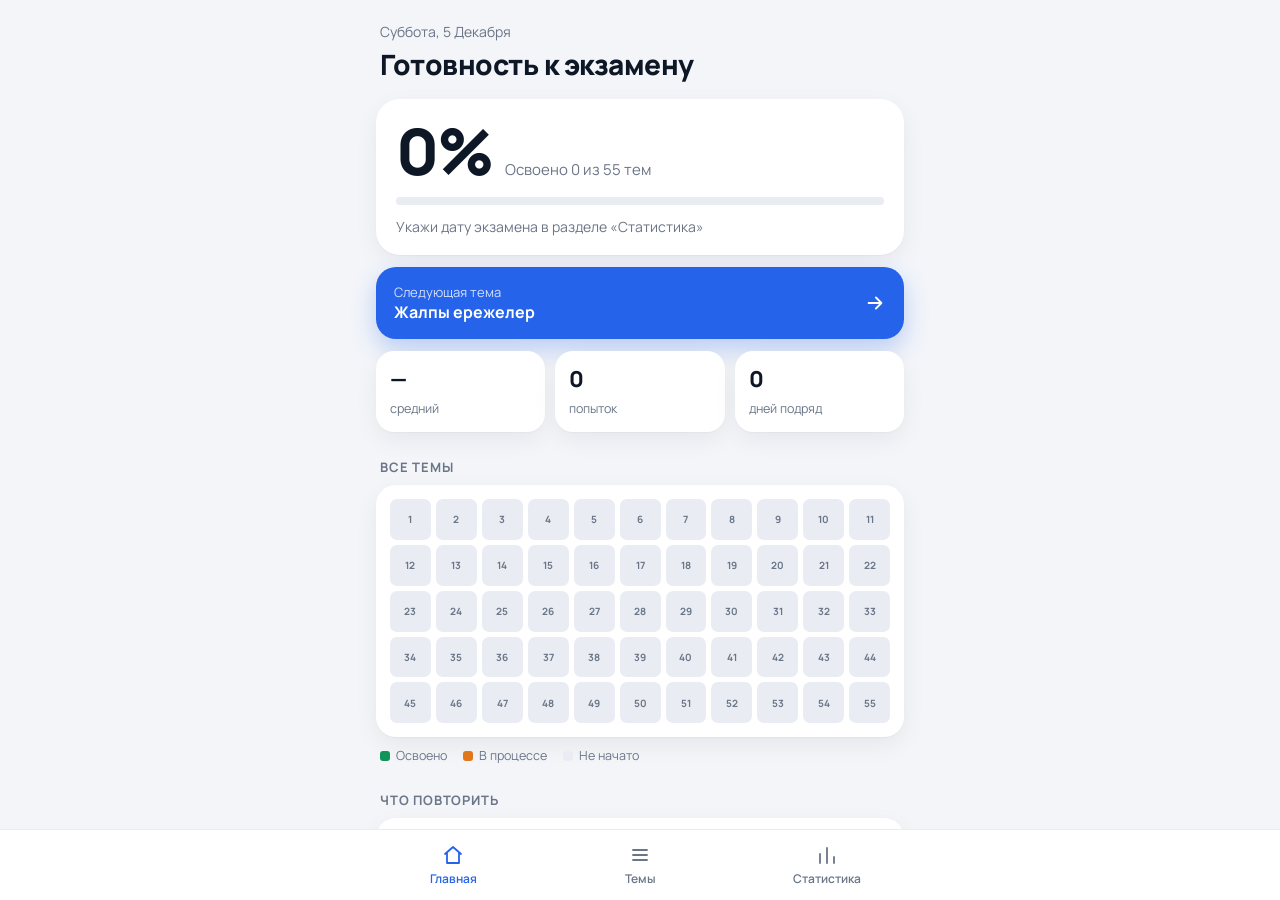
==== commit 122e60db: "Add files via upload" ====
--- a/index.html
+++ b/index.html
@@ -2,15 +2,16 @@
 <html lang="ru">
 <head>
 <meta charset="UTF-8">
-<meta name="viewport" content="width=device-width, initial-scale=1, viewport-fit=cover">
+<meta name="viewport" content="width=device-width, initial-scale=1, minimum-scale=1, maximum-scale=1, user-scalable=no, viewport-fit=cover, interactive-widget=resizes-content">
+<meta name="format-detection" content="telephone=no">
 <meta name="mobile-web-app-capable" content="yes">
 <meta name="apple-mobile-web-app-capable" content="yes">
 <meta name="apple-mobile-web-app-status-bar-style" content="default">
 <meta name="apple-mobile-web-app-title" content="ПДД">
 <meta name="theme-color" content="#2563eb">
-<link rel="icon" type="image/png" sizes="192x192" href="[data-uri]">
-<link rel="apple-touch-icon" href="[data-uri]">
-<link rel="manifest" href="[data-uri]">
+<link rel="icon" type="image/png" sizes="192x192" href="icon-192.png">
+<link rel="apple-touch-icon" href="apple-touch-icon.png">
+<link rel="manifest" href="manifest.webmanifest">
 <title>ПДД Прогресс</title>
 <link href="https://fonts.googleapis.com/css2?family=Manrope:wght@500;600;700;800&family=Roboto:wght@400;500;700&display=swap" rel="stylesheet">
 <style>
@@ -18,12 +19,14 @@
 :root{--bg:#f3f5f9;--card:#fff;--ink:#0e1726;--mute:#6a7587;--line:#e9edf3;--blue:#2563eb;--blue-s:#e8efff;--grn:#12935a;--org:#e0771a;--bar:#ffffff;--sh:0 1px 2px rgba(14,23,38,.04),0 8px 24px rgba(14,23,38,.06);color-scheme:light}
 @media (prefers-color-scheme:dark){:root:not([data-theme="light"]){--bg:#0b0f15;--card:#141a23;--ink:#eef1f5;--mute:#8b96a6;--line:#232b37;--blue:#6ea0ff;--blue-s:#1a2640;--grn:#3fbf7a;--org:#f0a35c;--bar:#141a23;--sh:none;color-scheme:dark}}
 :root[data-theme="dark"]{--bg:#0b0f15;--card:#141a23;--ink:#eef1f5;--mute:#8b96a6;--line:#232b37;--blue:#6ea0ff;--blue-s:#1a2640;--grn:#3fbf7a;--org:#f0a35c;--bar:#141a23;--sh:none;color-scheme:dark}
-html{height:100%;scroll-padding-top:env(safe-area-inset-top,0px)}
-body{margin:0;min-height:100%;background:var(--bg);color:var(--ink);font:400 16px/1.45 Manrope,Roboto,system-ui,-apple-system,"Segoe UI",Arial,sans-serif;-webkit-user-select:none;user-select:none;overscroll-behavior-y:none}
+html,body{height:100%;overflow:hidden;overscroll-behavior:none;touch-action:pan-x pan-y;-webkit-text-size-adjust:100%;text-size-adjust:100%}
+*{-webkit-touch-callout:none}
+img,svg{-webkit-user-drag:none}
+body{margin:0;position:fixed;inset:0;width:100%;background:var(--bg);color:var(--ink);font:400 16px/1.45 Manrope,Roboto,system-ui,-apple-system,"Segoe UI",Arial,sans-serif;-webkit-user-select:none;user-select:none;overscroll-behavior-y:none}
 button{font:inherit;color:inherit;cursor:pointer;border:0;background:none}
 :focus-visible{outline:2px solid var(--blue);outline-offset:2px}
-.app{max-width:560px;margin:0 auto;min-height:100vh;padding-bottom:calc(84px + env(safe-area-inset-bottom,0px))}
-.screen{display:none}.screen.on{display:block;animation:fade .25s}
+.app{position:fixed;inset:0;overflow-y:auto;overflow-x:hidden;overscroll-behavior:none;-webkit-overflow-scrolling:touch;touch-action:pan-y;padding-bottom:calc(84px + env(safe-area-inset-bottom,0px))}
+.screen{display:none;max-width:560px;margin:0 auto}.screen.on{display:block;animation:fade .25s}
 @keyframes fade{from{opacity:0;transform:translateY(4px)}to{opacity:1;transform:none}}
 .pad{padding:0 16px}
 .top{padding:calc(22px + env(safe-area-inset-top,0px)) 20px 14px}
@@ -93,7 +96,7 @@
 .sheet h3{margin:0 0 2px;font-size:18px;font-weight:800;line-height:1.3}.sheet p{margin:0;color:var(--mute);font-size:14px}
 .step{display:flex;align-items:center;justify-content:center;gap:16px;margin:20px 0 6px}
 .step button{width:56px;height:56px;border-radius:50%;background:var(--blue-s);color:var(--blue);font-size:28px;font-weight:700;line-height:1}
-.val{display:flex;align-items:baseline;justify-content:center;gap:6px;min-width:150px}.step input{width:3ch;min-width:0;text-align:right;font-size:56px;font-weight:800;border:0;padding:0;background:none;color:var(--ink);font-family:inherit;font-variant-numeric:tabular-nums;-webkit-user-select:text;user-select:text;-moz-appearance:textfield}.step input::-webkit-outer-spin-button,.step input::-webkit-inner-spin-button{-webkit-appearance:none;margin:0}.of{color:var(--mute);font-size:18px;font-weight:600;white-space:nowrap}.rng{width:100%;margin:6px 0 4px;accent-color:var(--blue);height:28px}.lb{height:6px;border-radius:6px;background:var(--line);margin:0 0 14px;overflow:hidden}.lb i{display:block;height:100%;width:0;background:var(--org);border-radius:6px;transition:width .2s}.lb i.ok{background:var(--grn)}
+.val{display:flex;align-items:baseline;justify-content:center;gap:6px;min-width:150px}.step input{width:3ch;min-width:0;text-align:right;font-size:56px;font-weight:800;border:0;padding:0;background:none;color:var(--ink);font-family:inherit;font-variant-numeric:tabular-nums;-webkit-user-select:text;user-select:text;-moz-appearance:textfield}.step input::-webkit-outer-spin-button,.step input::-webkit-inner-spin-button{-webkit-appearance:none;margin:0}.of{color:var(--mute);font-size:18px;font-weight:600;white-space:nowrap}.rng{touch-action:none;width:100%;margin:6px 0 4px;accent-color:var(--blue);height:28px}.lb{height:6px;border-radius:6px;background:var(--line);margin:0 0 14px;overflow:hidden}.lb i{display:block;height:100%;width:0;background:var(--org);border-radius:6px;transition:width .2s}.lb i.ok{background:var(--grn)}
 .live{text-align:center;font-size:15px;font-weight:600;color:var(--org);margin-bottom:14px}.live.ok{color:var(--grn)}
 .qk{display:flex;gap:8px;justify-content:center;margin-bottom:18px;flex-wrap:wrap}
 .hist{list-style:none;margin:16px 0 0;padding:0;font-size:14px;color:var(--mute)}
@@ -104,7 +107,7 @@
 </style>
 </head>
 <body>
-<div class="app">
+<div class="app" id="app">
  <section class="screen on" id="s-home">
   <div class="top"><p class="date" id="greet"></p><h1>Готовность к экзамену</h1></div>
   <div class="hero">
@@ -280,7 +283,7 @@
 }
 function render(){home();extra();topics();stats()}
 
-function go(n){document.querySelectorAll(".screen").forEach(s=>s.classList.toggle("on",s.id==="s-"+n));document.querySelectorAll(".tb").forEach(b=>b.setAttribute("aria-selected",b.dataset.go===n));window.scrollTo(0,0)}
+function go(n){document.querySelectorAll(".screen").forEach(s=>s.classList.toggle("on",s.id==="s-"+n));document.querySelectorAll(".tb").forEach(b=>b.setAttribute("aria-selected",b.dataset.go===n));$("app").scrollTop=0}
 document.querySelector(".tabs").addEventListener("click",e=>{const b=e.target.closest("[data-go]");if(b){buzz(8);go(b.dataset.go)}});
 
 function openSheet(id){
@@ -325,7 +328,18 @@
 try{const t=localStorage.getItem(KEY+"-theme");if(t)document.documentElement.dataset.theme=t}catch(e){}
 $("reset").onclick=()=>{if(confirm("Удалить весь прогресс? Это нельзя отменить.")){S.att={};save();render();toast("Прогресс сброшен")}};
 $("exp").onclick=async()=>{const t=CATS.map(c=>{const i=info(c);return`${c.id}. ${c.name}: ${i.last?i.last.c+"/"+c.total+" ("+i.p+"%)":"не начато"}`}).join("\n");try{await navigator.clipboard.writeText(t);toast("Скопировано")}catch(e){toast("Не удалось скопировать")}};
+(function(){
+ const pd=e=>e.preventDefault(),inp=e=>{const t=e.target&&e.target.nodeType===1?e.target:e.target&&e.target.parentElement;return t&&t.closest&&t.closest("input")};
+ ["gesturestart","gesturechange","gestureend"].forEach(t=>document.addEventListener(t,pd,{passive:false}));
+ document.addEventListener("touchmove",e=>{if(e.touches.length>1)e.preventDefault()},{passive:false});
+ document.addEventListener("contextmenu",e=>{if(!inp(e))e.preventDefault()});
+ document.addEventListener("selectstart",e=>{if(!inp(e))e.preventDefault()});
+ document.addEventListener("dragstart",pd);
+ document.addEventListener("wheel",e=>{if(e.ctrlKey)e.preventDefault()},{passive:false});
+ document.addEventListener("keydown",e=>{if((e.ctrlKey||e.metaKey)&&["+","-","=","0"].includes(e.key))e.preventDefault()});
+})();
 render();
+if("serviceWorker" in navigator&&location.protocol.startsWith("http"))addEventListener("load",()=>navigator.serviceWorker.register("sw.js").catch(()=>{}));
 </script>
 </body>
 </html>
